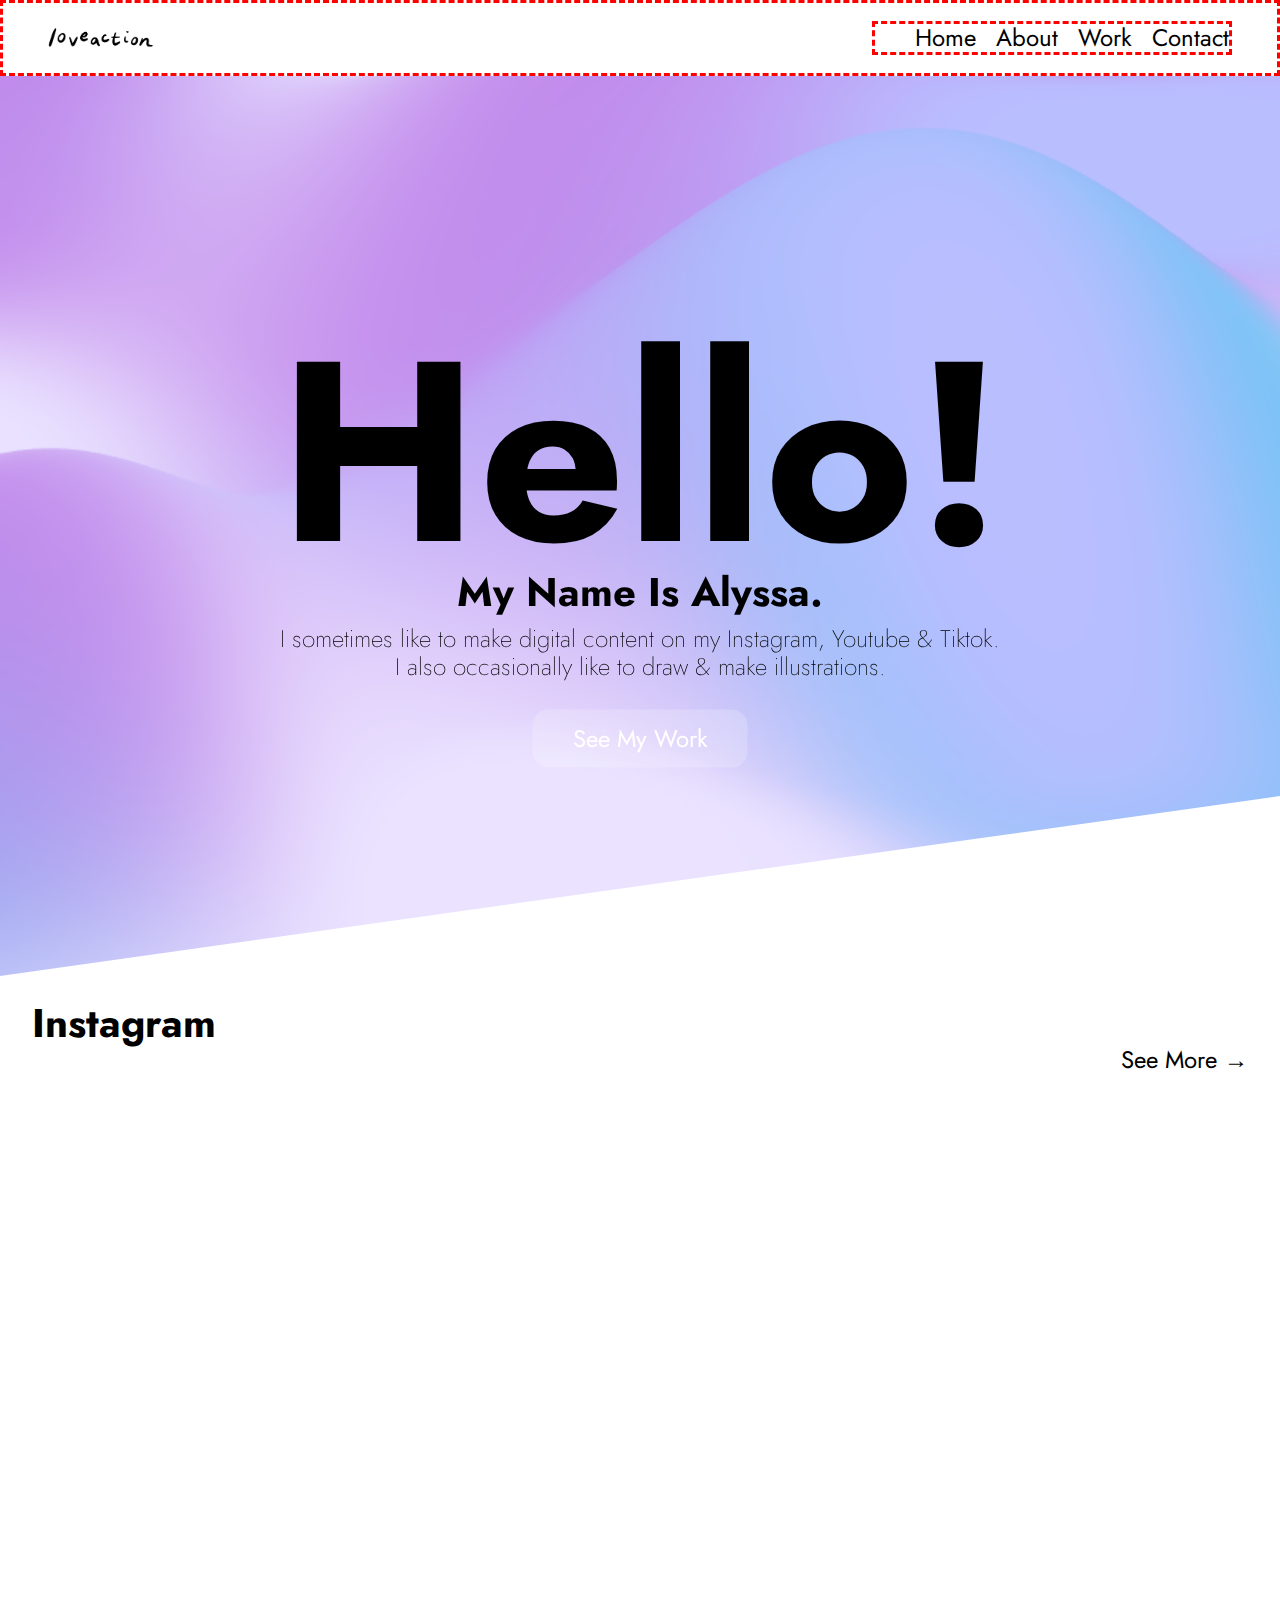
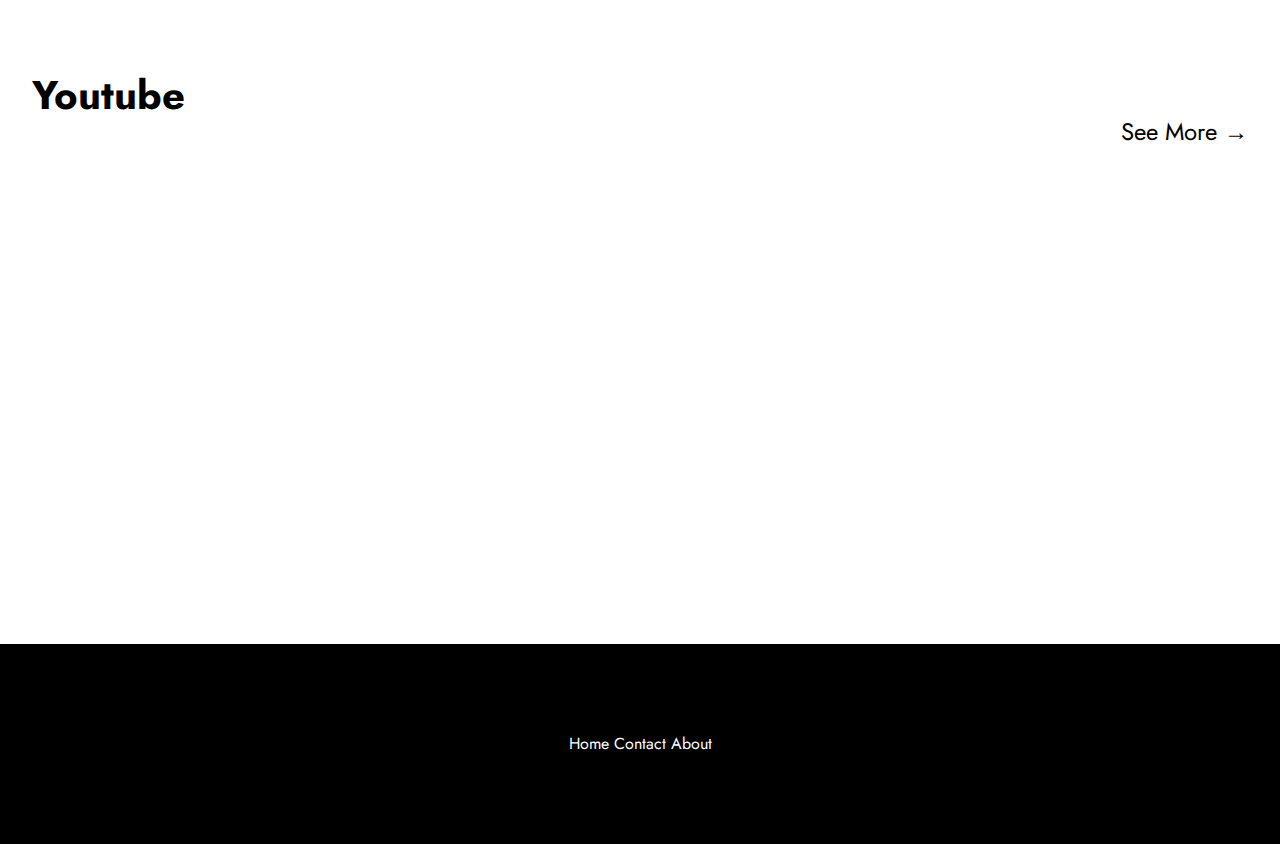
==== index.html @ b4460ad6 "hamburger menu fixed" ====
<!DOCTYPE html>
  <html lang="en">
  <head>
    <meta charset="UTF-8">
    <meta http-equiv="X-UA-Compatible" content="IE=edge">
    <meta name="viewport" content="width=device-width, initial-scale=1.0">
    <title>Alyssa's Portfolio</title>
    <link rel="stylesheet" href="./assets/css/main.css">
    <link rel="icon" type="image/png" href="./img/favicon.png">
    <script src="./assets/js/script.js" defer></script>
    <script src="./assets/js/Gradient.js" defer></script>
  </head>
  <body>
    <header>
      <nav class="navbar">
        <img src="./img/brand-logo.png" alt="Company Logo">
        
        <ul class="nav-menu">
          <li class="nav-item"><a href="./index.html">Home</a></li>
          <li class="nav-item"><a href="./about.html">About</a></li>
          <li class="nav-item"><a href="index.html#instagram-container">Work</a></li>
          <li class="nav-item"><a href="./contact.html">Contact</a></li>
        </ul>

        <div class="hamburger">
          <span class="bar"></span>
          <span class="bar"></span>
          <span class="bar"></span>
        </div>
      </nav>
    </header>
    <section class="top-background">
      <canvas id="gradient-canvas" data-transition-in></canvas>
      <div class="center-block">
        <div class="hello-wrapper">
          <h1 class="hello-text">Hello!</h1>
        </div>
        <h2 class="my-name">My name is Alyssa.</h2>
        <p class="blurb">I sometimes like to make digital content on my Instagram, Youtube & Tiktok. I also occasionally like to draw & make illustrations.</p>
        <button class="btn">
          <a href="#instagram-container">see my work</a>
        </button>
      </div>
    </section>
 
    <main class="main-homepage">
      <section id="instagram-container" class="container">
        <h2 class="social-heading">instagram</h2>
        <div class="see-more">
          <a href="https://instagram.com/loveaction/">see more</a>
        </div>
        <figure class="gallery">
          <iframe class="instagram-gallery-item" src="https://www.instagram.com/p/CiFFxcUhfDC/embed" frameborder="0"></iframe>
          <iframe class="instagram-gallery-item" src="https://www.instagram.com/p/Cfgn0wrhVBA/embed" frameborder="0"></iframe>
          <iframe class="instagram-gallery-item" src="https://www.instagram.com/p/CaOyDGeBr6f/embed" frameborder="0"></iframe>

        </figure>
      </section>

      <section class="container">
        <h2>youtube</h2>
        <div class="see-more">
          <a href="https://youtube.com/c/loveactionalyssa/">see more</a>
        </div>
        <figure class="gallery">
          <iframe class="youtube-gallery-item" src="https://www.youtube.com/embed/M_q_yh9cLZ8" title="YouTube video player" allow="accelerometer; autoplay; clipboard-write; encrypted-media; gyroscope; picture-in-picture" allowfullscreen></iframe>
          <iframe class="youtube-gallery-item" src="https://www.youtube.com/embed/dxK4R-9yRvc" title="YouTube video player" allow="accelerometer; autoplay; clipboard-write; encrypted-media; gyroscope; picture-in-picture" allowfullscreen></iframe>
        </figure>
      </section>
    </main>
    <footer> 
      <div class="container">
        <a href="./index.html">Home</a>
        <a href="./contact.html">Contact</a>
        <a href="./about.html">About</a>
      </div> 
    </footer>
  </body>
  </html>
---- assets/css/main.css ----
@import "./normalize.css";
@import "./global.css";
@import "./layout.css";
@import "./typography.css";
@import "./components.css";
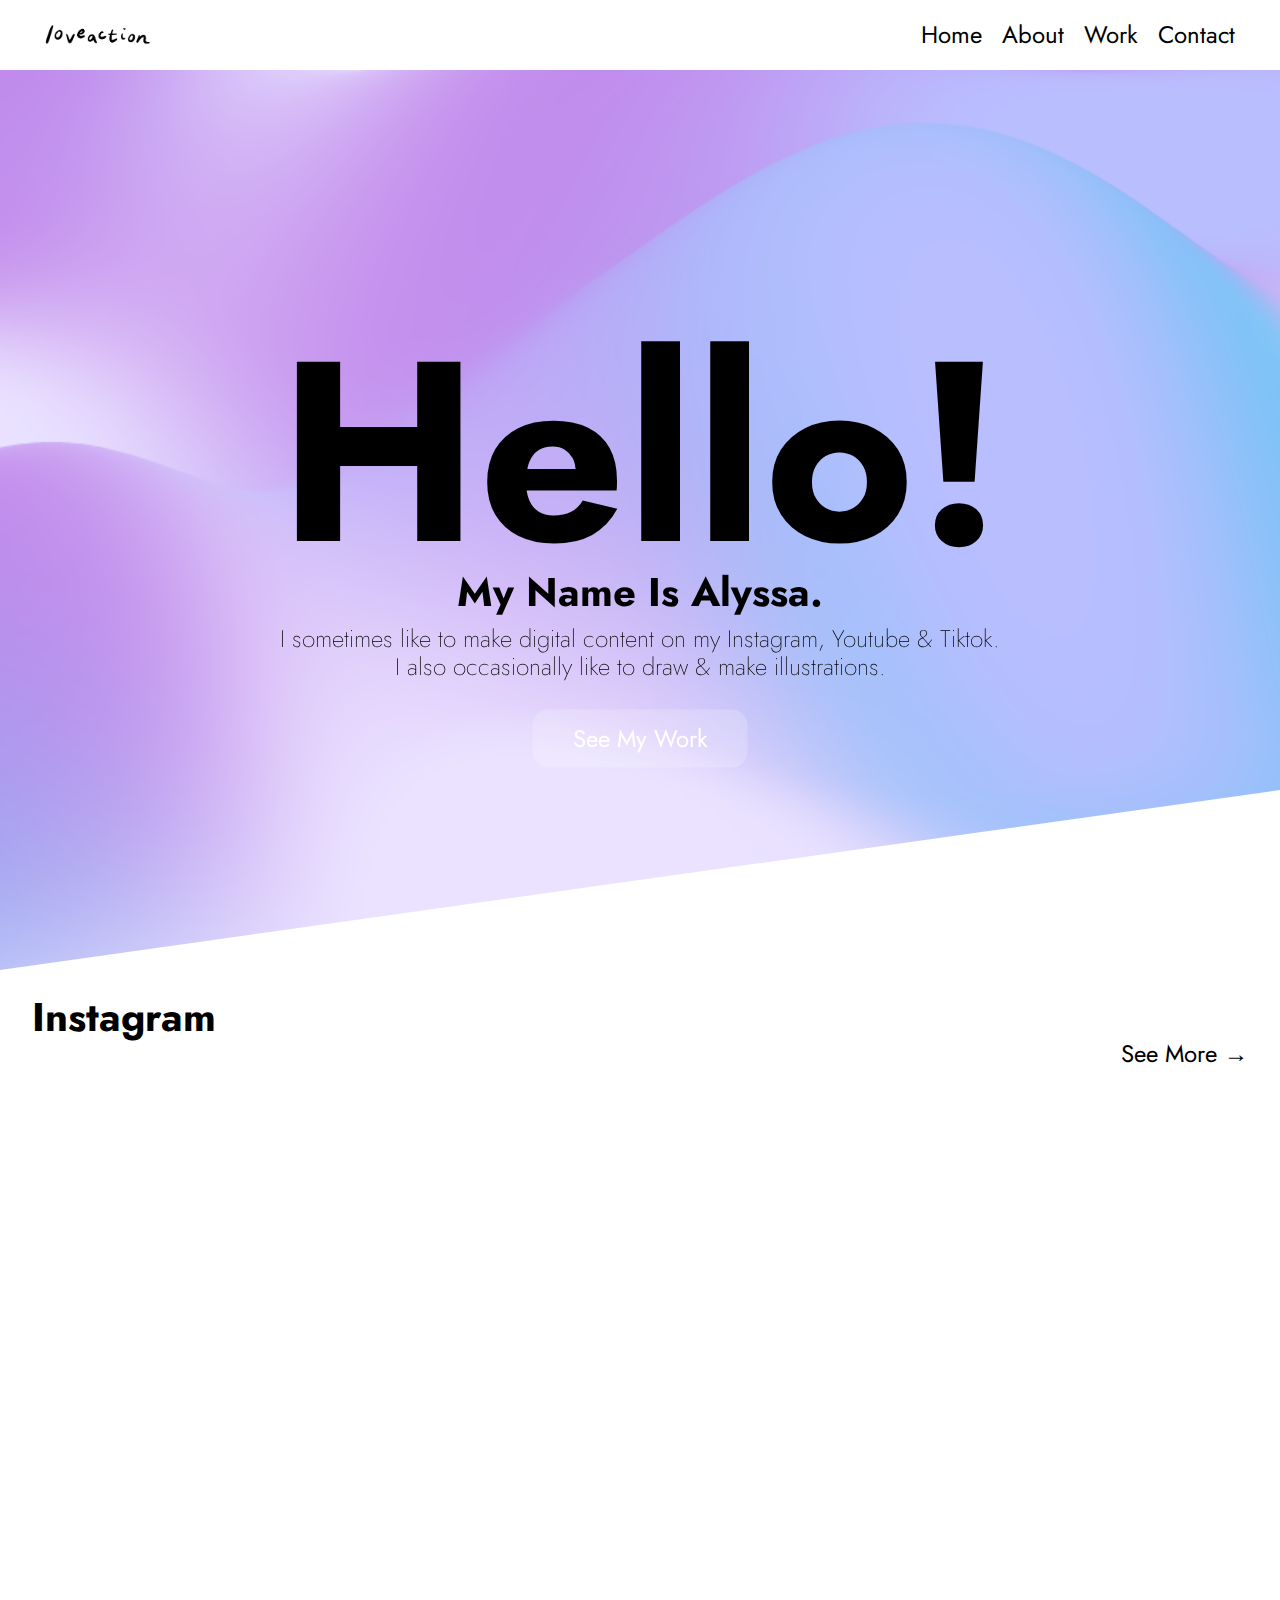
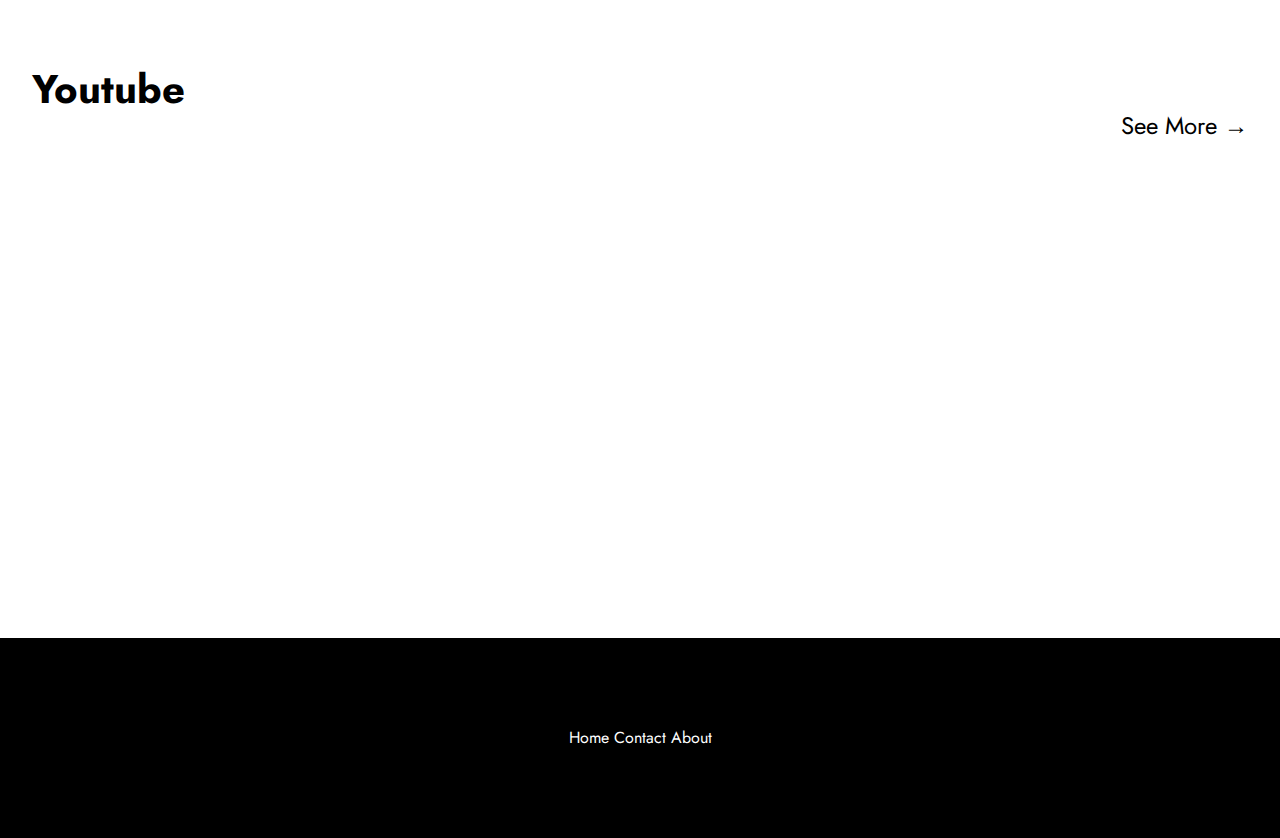
==== commit 2e222759: "contact page initial layout" ====
--- a/index.html
+++ b/index.html
@@ -51,7 +51,7 @@
         </div>
         <figure class="gallery">
           <iframe class="instagram-gallery-item" src="https://www.instagram.com/p/CiFFxcUhfDC/embed" frameborder="0"></iframe>
-          <iframe class="instagram-gallery-item" src="https://www.instagram.com/p/Cfgn0wrhVBA/embed" frameborder="0"></iframe>
+          <iframe class="instagram-gallery-item" src="https://www.instagram.com/p/CiSOtYuhlVb/embed" frameborder="0"></iframe>
           <iframe class="instagram-gallery-item" src="https://www.instagram.com/p/CaOyDGeBr6f/embed" frameborder="0"></iframe>
 
         </figure>
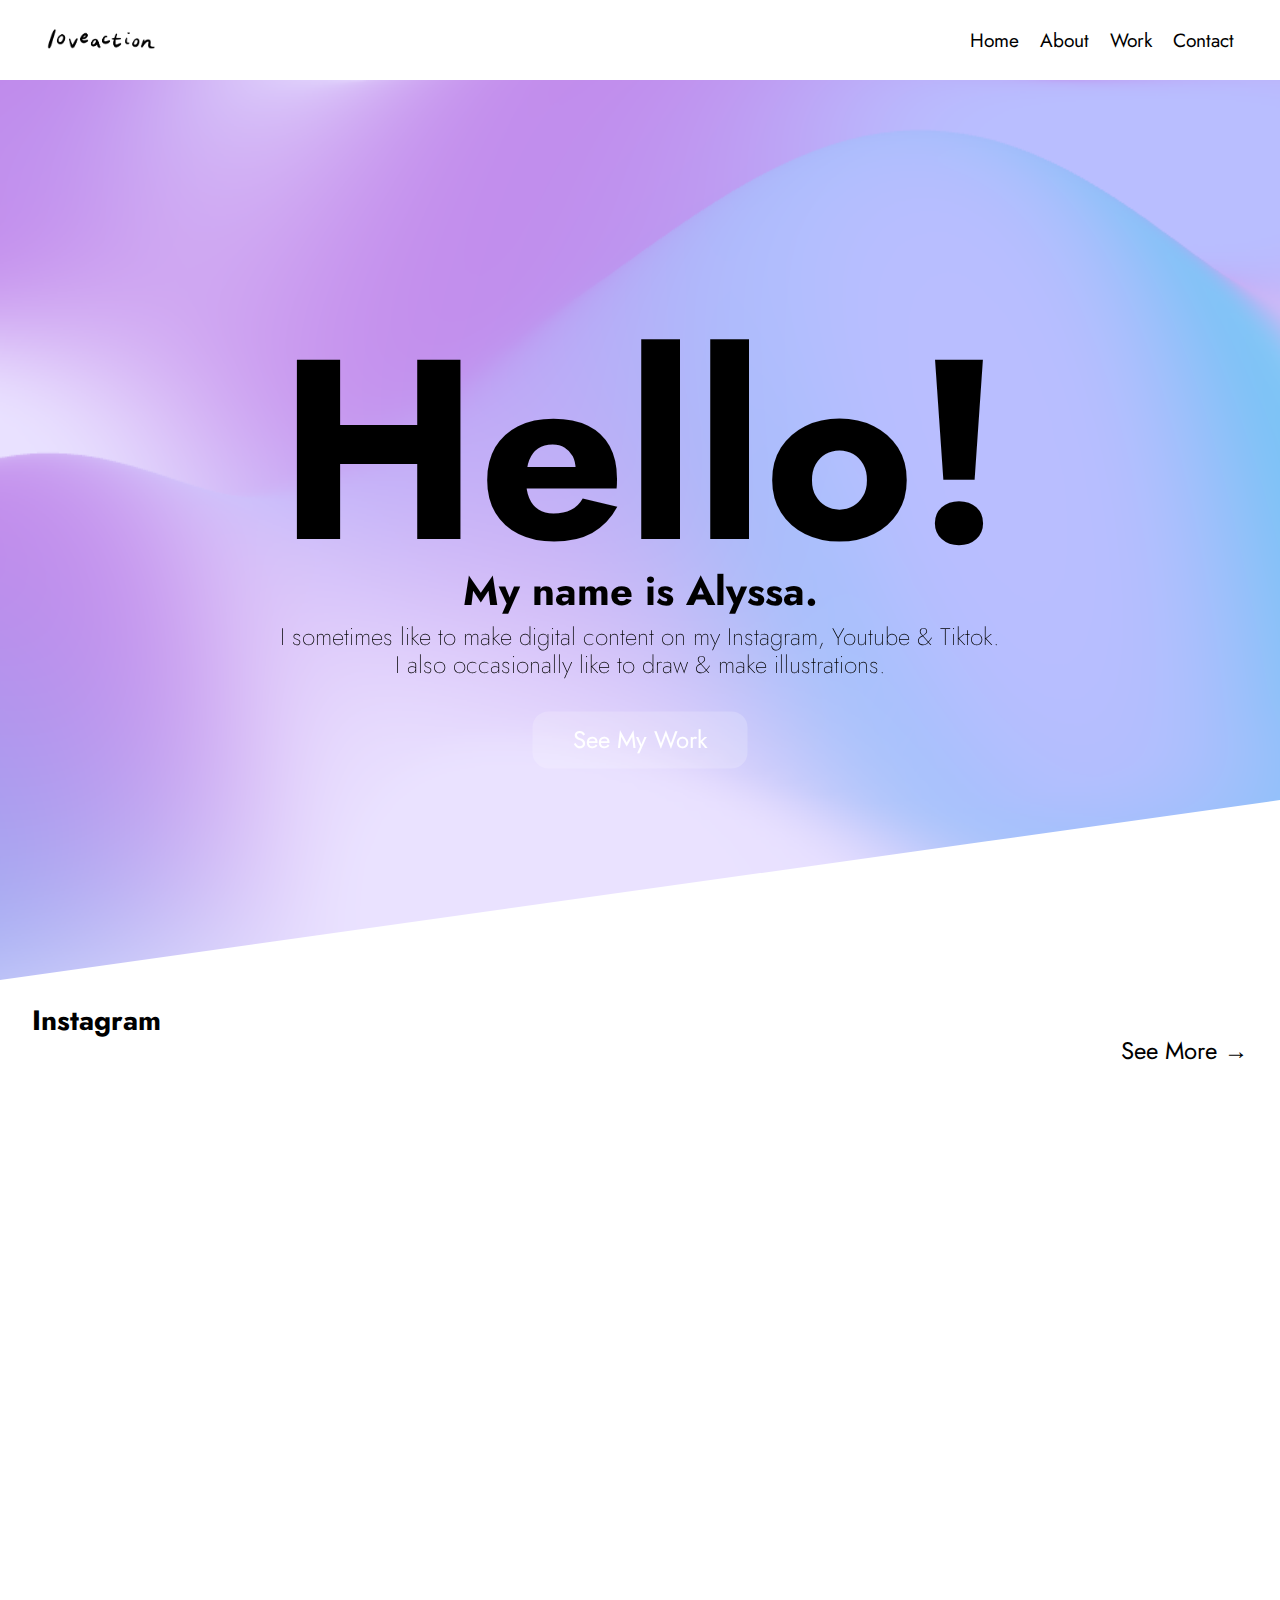
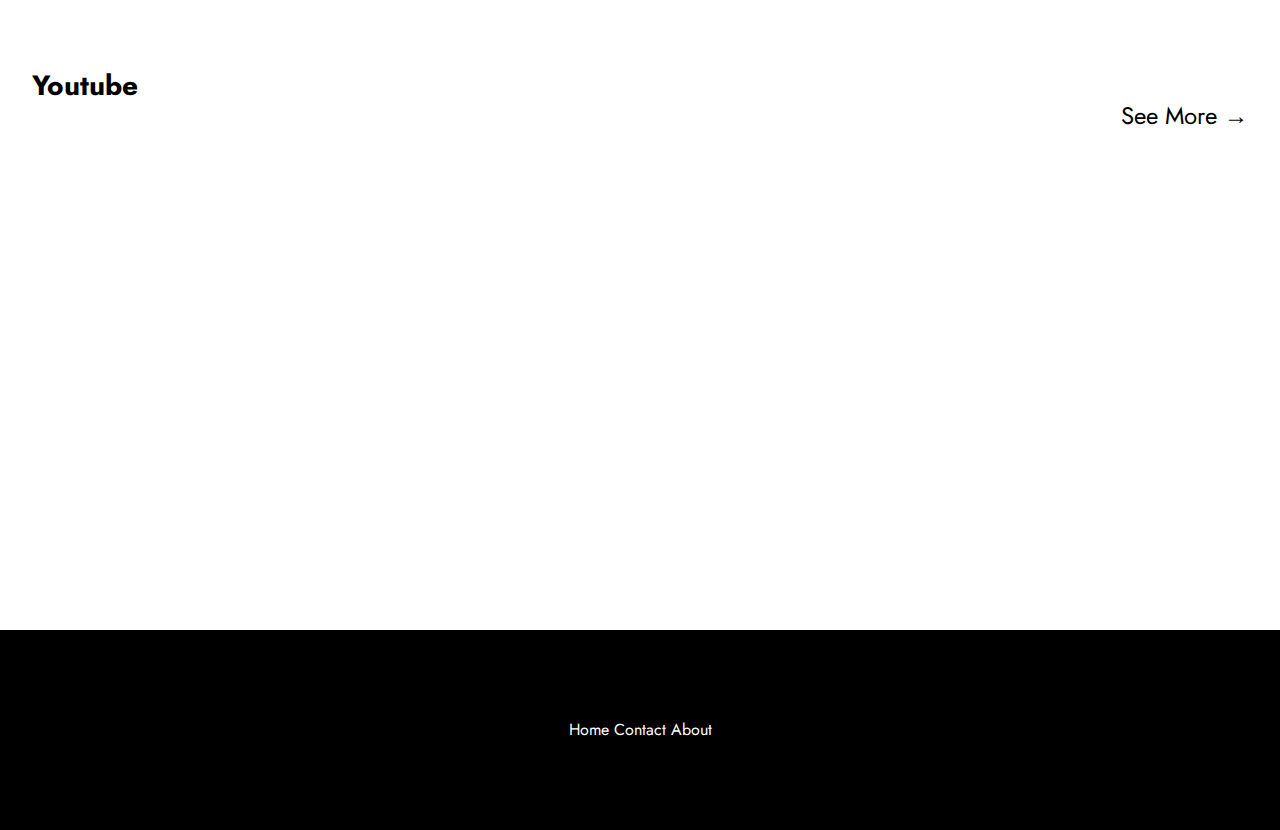
==== commit bd9b43c4: "about page edited" ====
--- a/index.html
+++ b/index.html
@@ -58,7 +58,7 @@
       </section>
 
       <section class="container">
-        <h2>youtube</h2>
+        <h2 class="social-heading">youtube</h2>
         <div class="see-more">
           <a href="https://youtube.com/c/loveactionalyssa/">see more</a>
         </div>
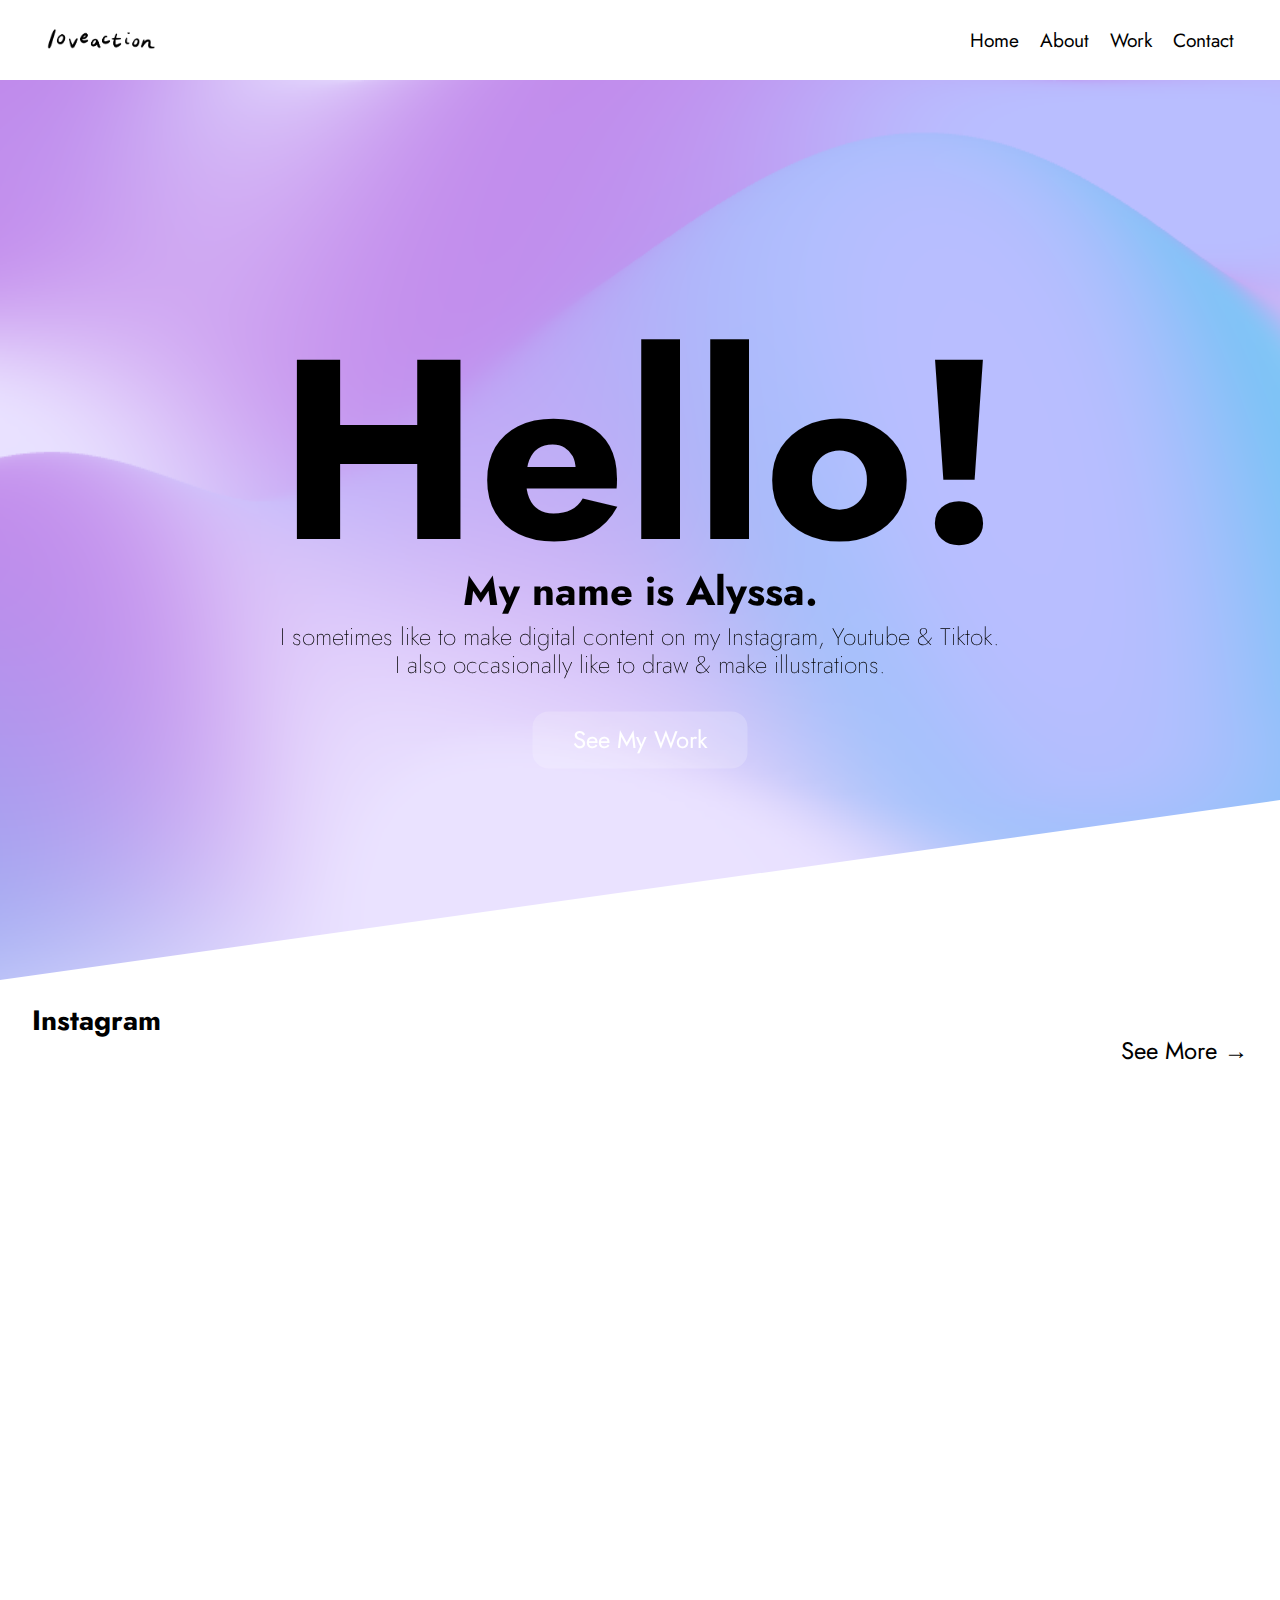
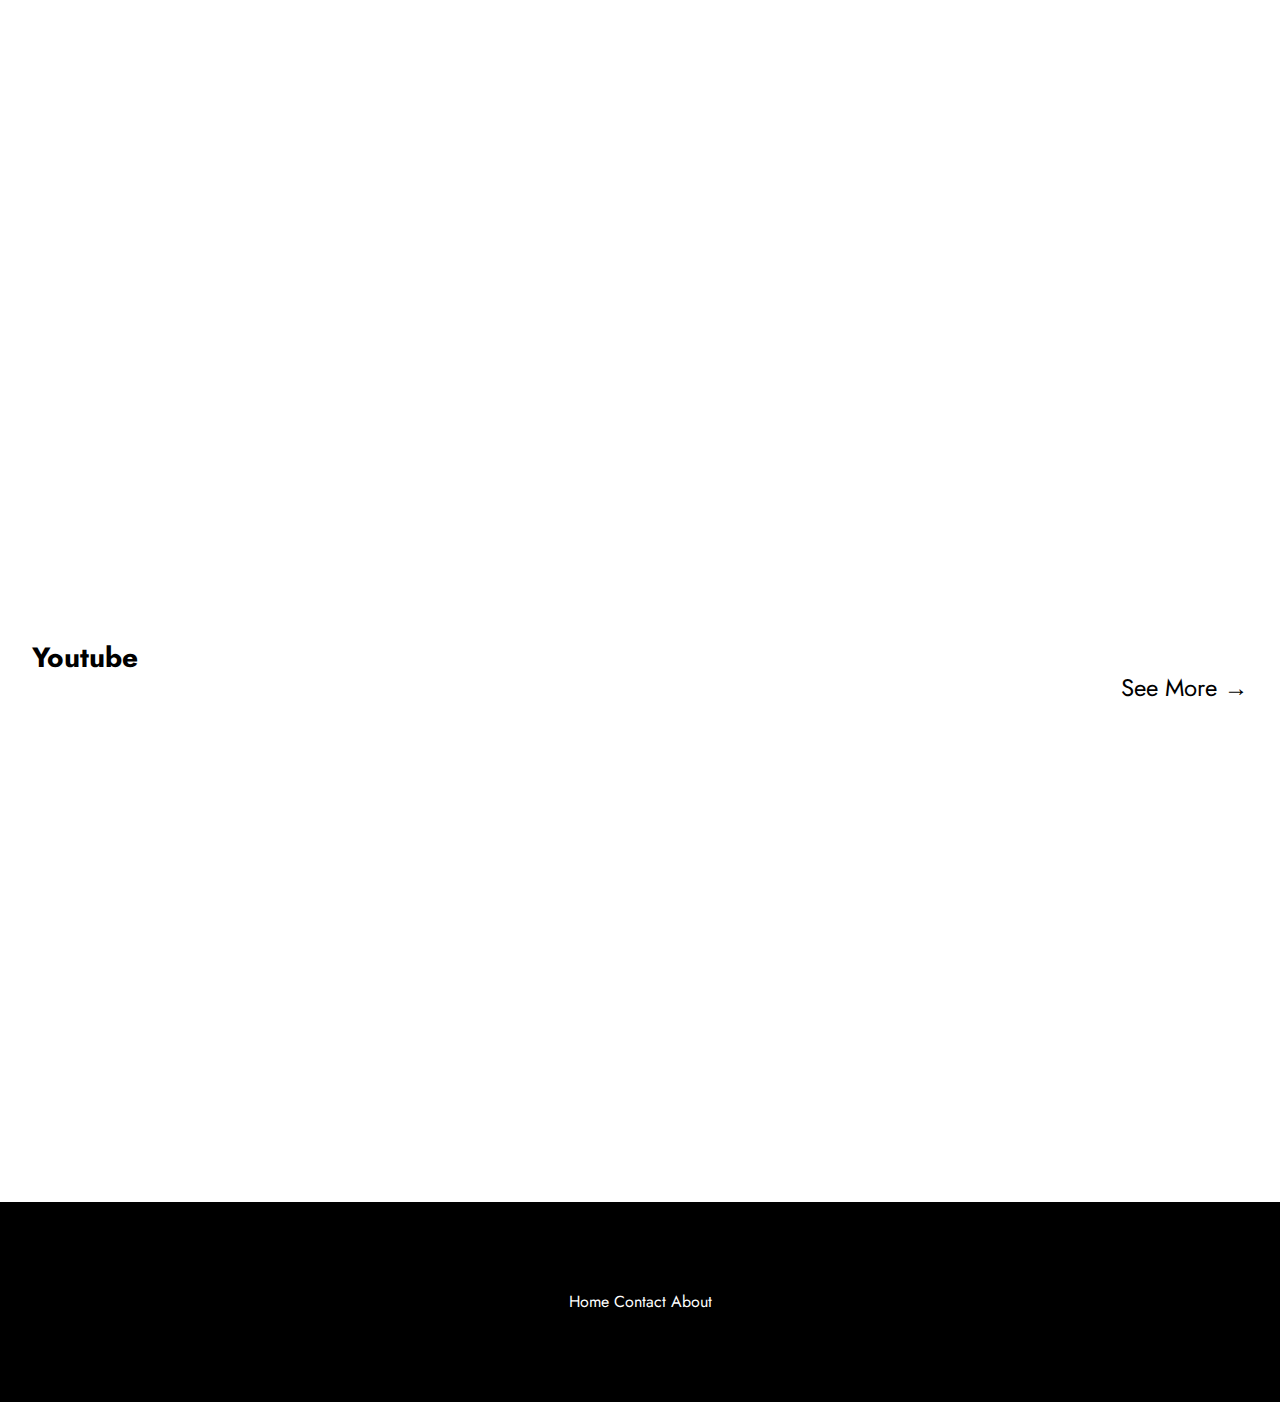
==== commit 073f210f: "homepage ig gallery fixed" ====
--- a/index.html
+++ b/index.html
@@ -43,7 +43,7 @@
       </div>
     </section>
  
-    <main class="main-homepage">
+    <main>
       <section id="instagram-container" class="container">
         <h2 class="social-heading">instagram</h2>
         <div class="see-more">
@@ -51,8 +51,11 @@
         </div>
         <figure class="gallery">
           <iframe class="instagram-gallery-item" src="https://www.instagram.com/p/CiFFxcUhfDC/embed" frameborder="0"></iframe>
+          <iframe class="instagram-gallery-item" src="https://www.instagram.com/p/CirlX_ih2Zj/embed" frameborder="0"></iframe>
+          <iframe class="instagram-gallery-item" src="https://www.instagram.com/p/CiZpgCqh8_z/embed" frameborder="0"></iframe>
+          <iframe class="instagram-gallery-item" src="https://www.instagram.com/p/CaOyDGeBr6f/embed" frameborder="0"></iframe>
+          <iframe class="instagram-gallery-item" src="https://www.instagram.com/p/ChHsbGcBdpx/embed" frameborder="0"></iframe>
           <iframe class="instagram-gallery-item" src="https://www.instagram.com/p/CiSOtYuhlVb/embed" frameborder="0"></iframe>
-          <iframe class="instagram-gallery-item" src="https://www.instagram.com/p/CaOyDGeBr6f/embed" frameborder="0"></iframe>
 
         </figure>
       </section>
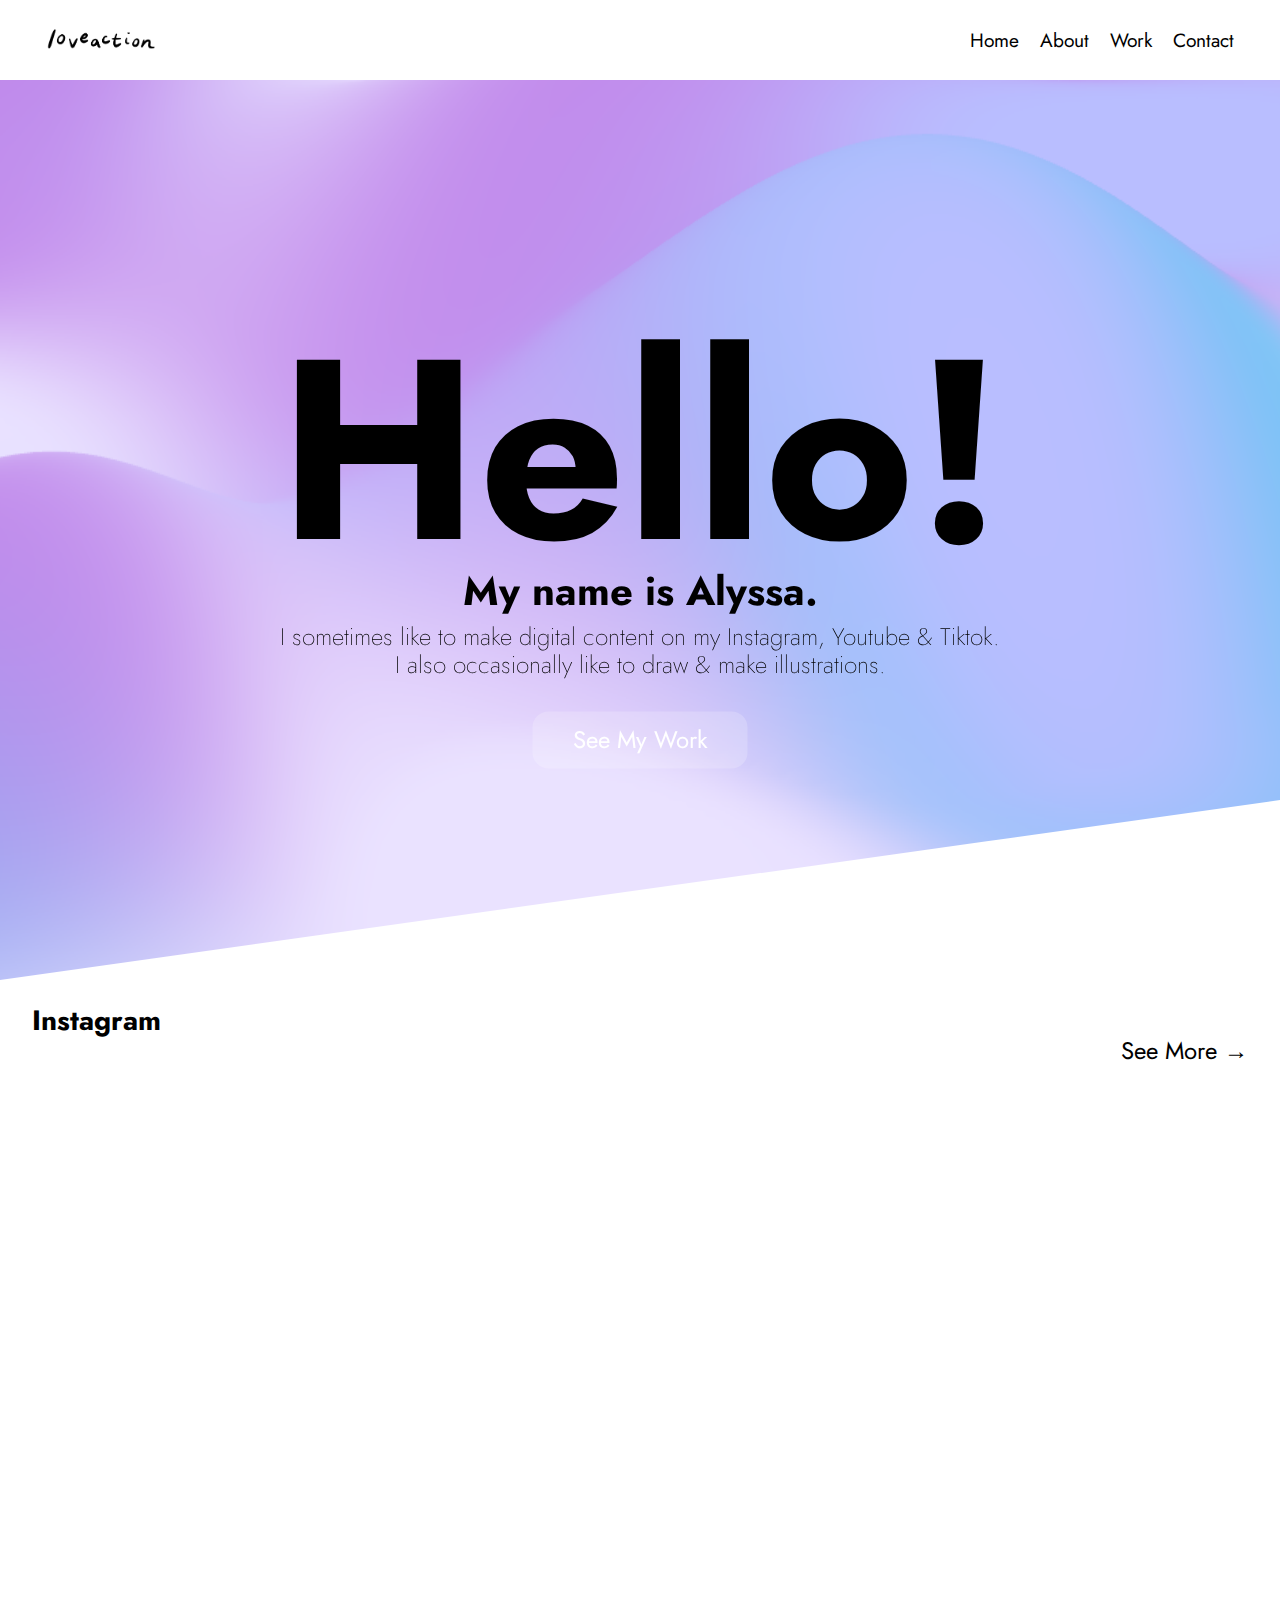
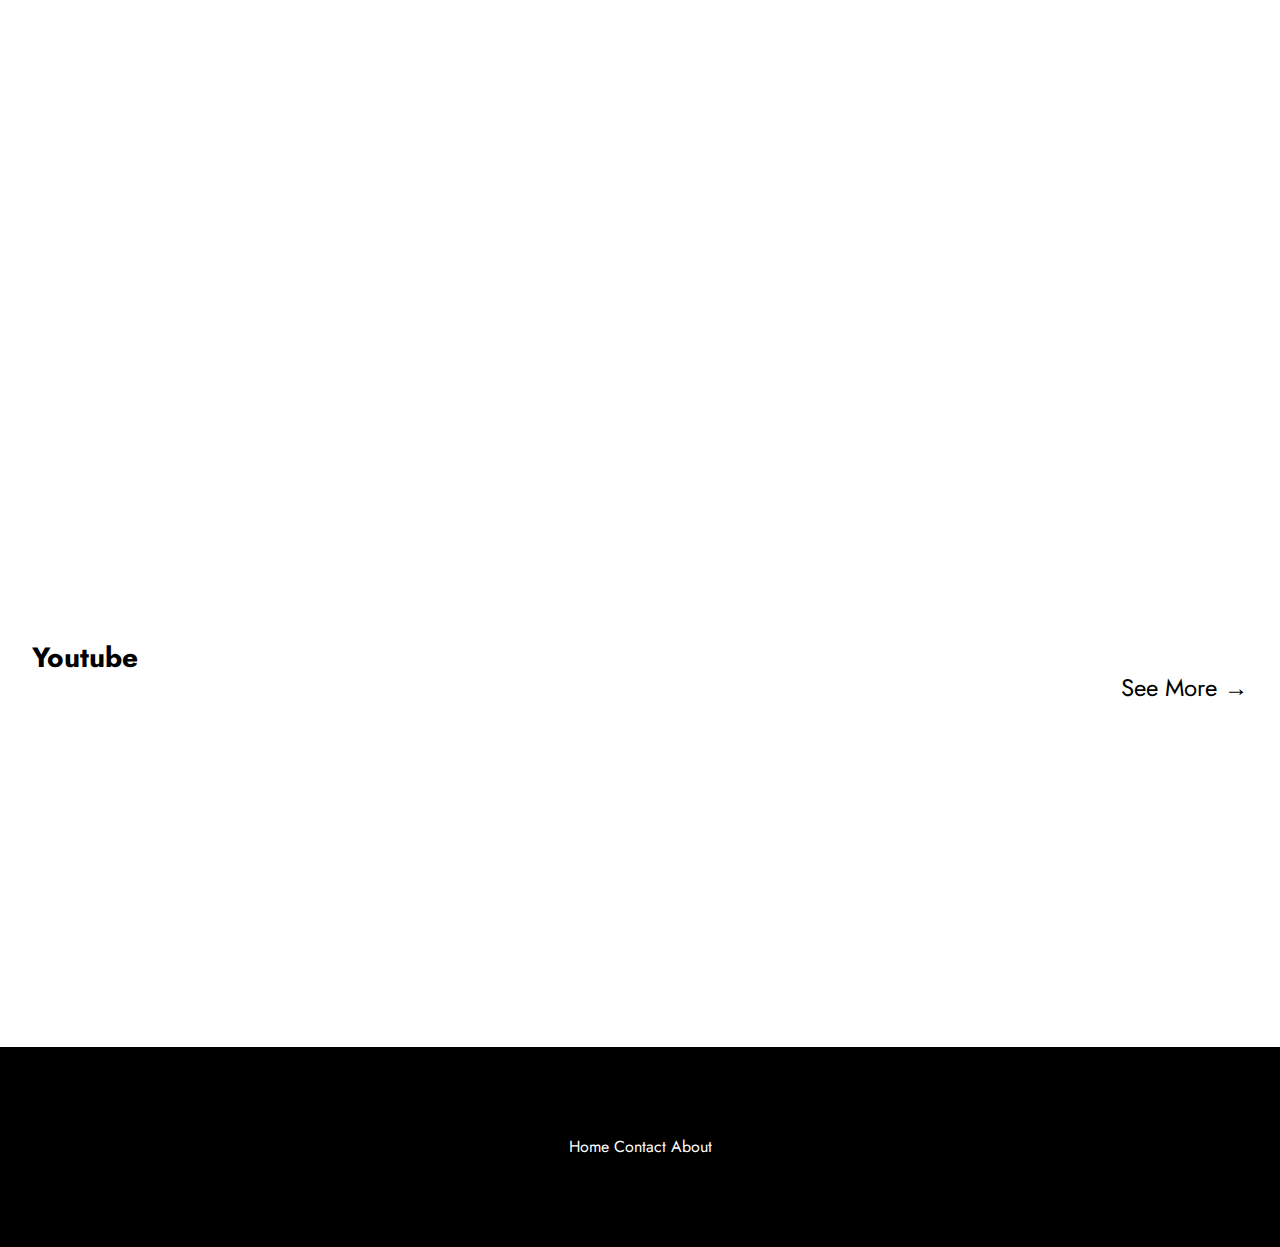
==== commit bda3f481: "about page more info added" ====
--- a/index.html
+++ b/index.html
@@ -46,7 +46,7 @@
     <main>
       <section id="instagram-container" class="container">
         <h2 class="social-heading">instagram</h2>
-        <div class="see-more">
+        <div class="social-link">
           <a href="https://instagram.com/loveaction/">see more</a>
         </div>
         <figure class="gallery">
@@ -60,9 +60,9 @@
         </figure>
       </section>
 
-      <section class="container">
+      <section id="youtube-container" class="container">
         <h2 class="social-heading">youtube</h2>
-        <div class="see-more">
+        <div class="social-link">
           <a href="https://youtube.com/c/loveactionalyssa/">see more</a>
         </div>
         <figure class="gallery">
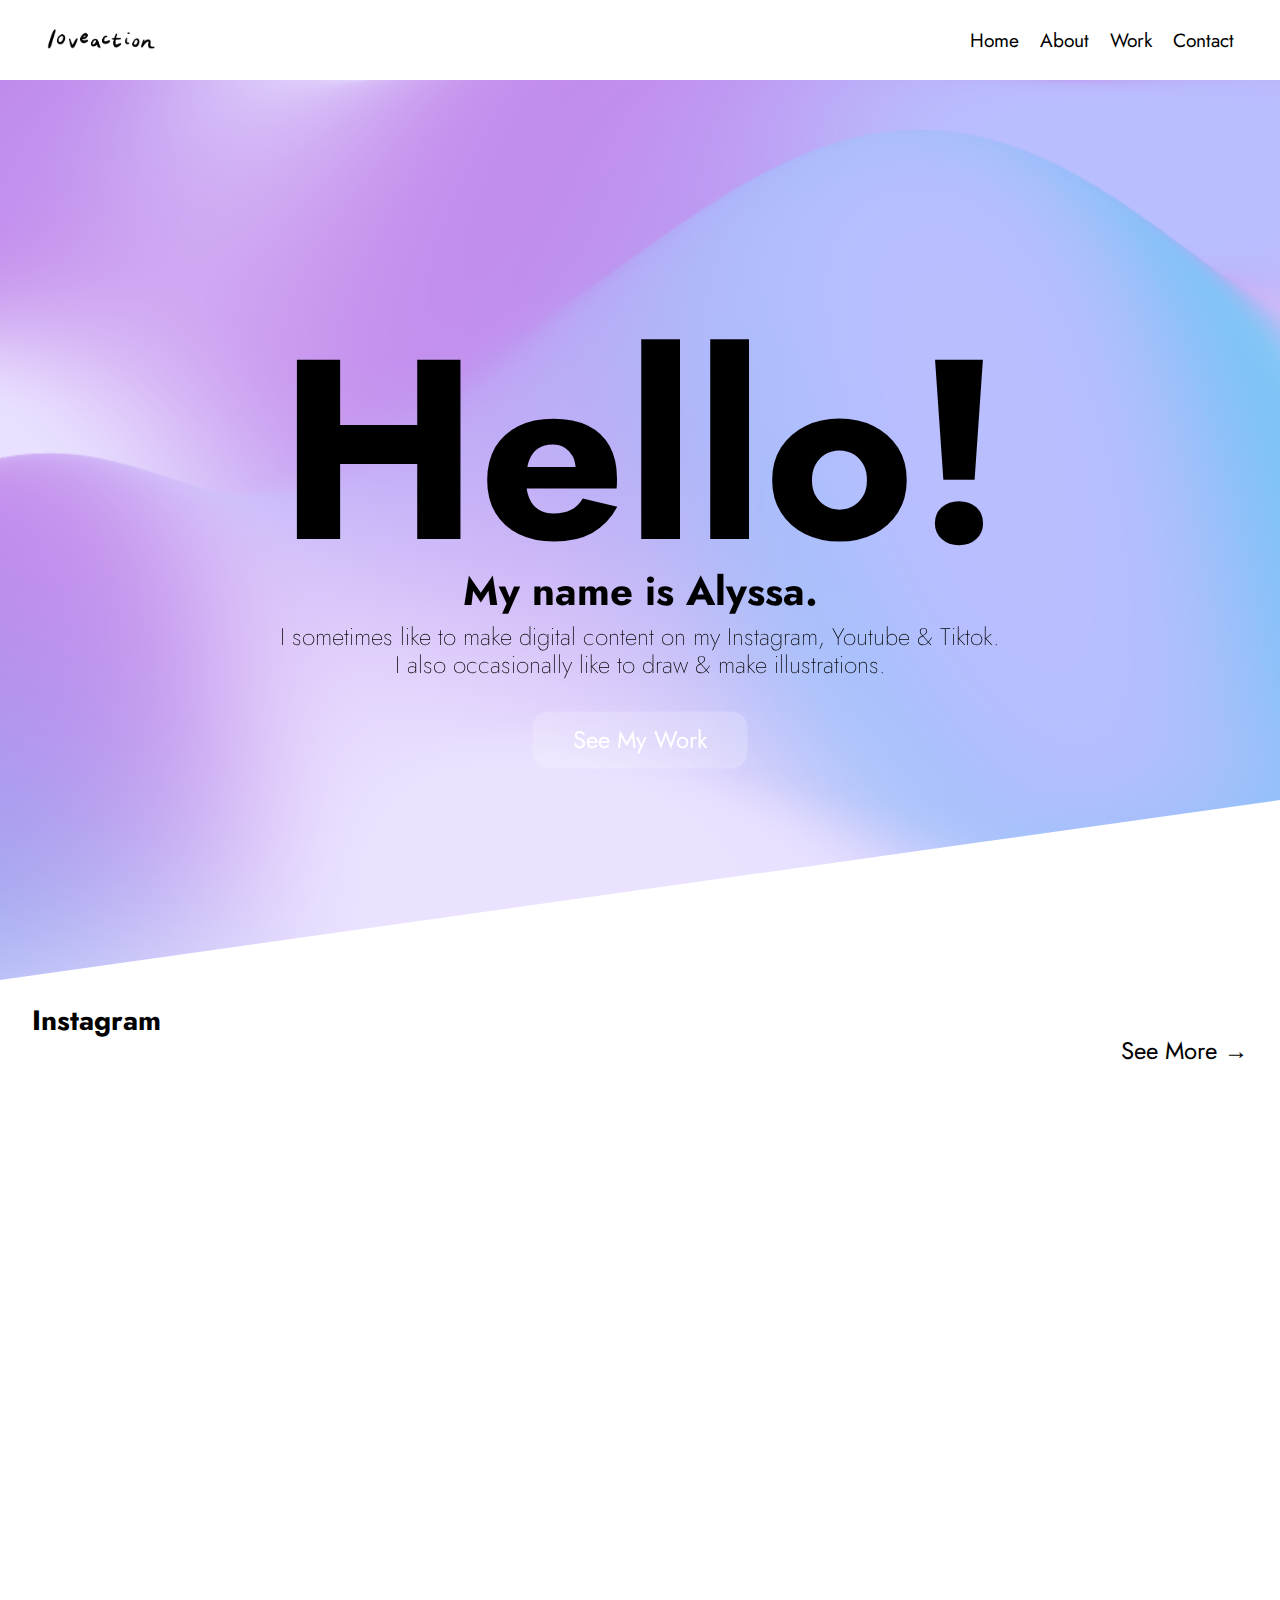
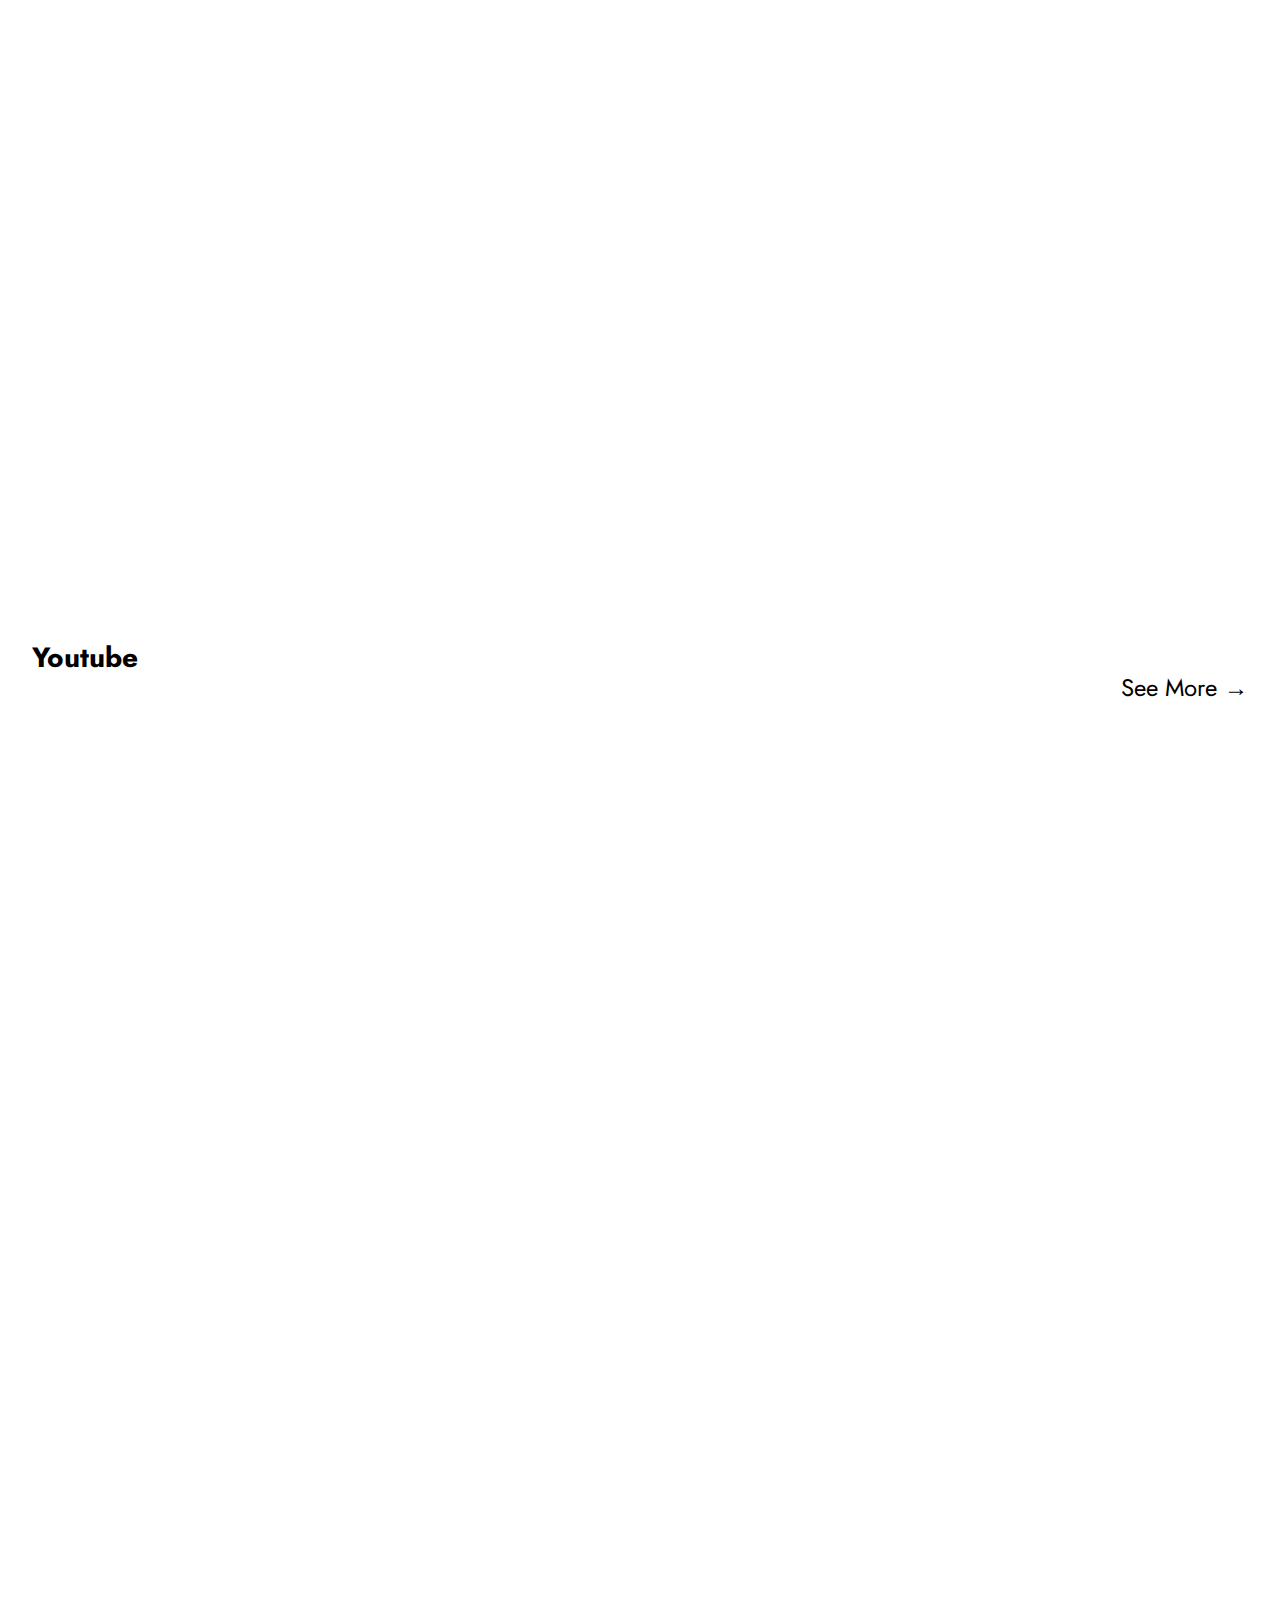
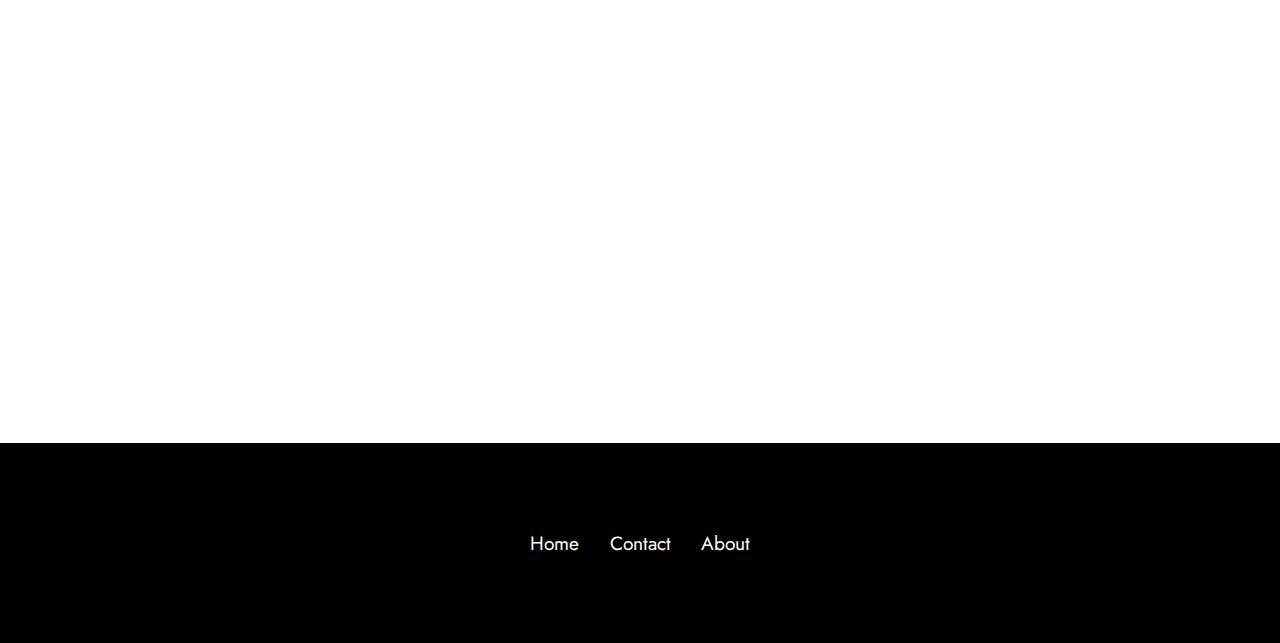
==== commit 1ed5a9be: "footer flex" ====
--- a/index.html
+++ b/index.html
@@ -4,6 +4,9 @@
     <meta charset="UTF-8">
     <meta http-equiv="X-UA-Compatible" content="IE=edge">
     <meta name="viewport" content="width=device-width, initial-scale=1.0">
+    <meta name="keywords" content="website, blog, portfolio, loveactionalyssa, loveaction">
+    <meta name="description" content="This is a mock portfolio for loveactionalyssa">
+    <meta name="author" content="Loveaction Alyssa">
     <title>Alyssa's Portfolio</title>
     <link rel="stylesheet" href="./assets/css/main.css">
     <link rel="icon" type="image/png" href="./img/favicon.png">
@@ -32,12 +35,12 @@
     <section class="top-background">
       <canvas id="gradient-canvas" data-transition-in></canvas>
       <div class="center-block">
-        <div class="hello-wrapper">
-          <h1 class="hello-text">Hello!</h1>
+        <div class="center-wrapper">
+          <h1 class="center-text">Hello!</h1>
         </div>
-        <h2 class="my-name">My name is Alyssa.</h2>
-        <p class="blurb">I sometimes like to make digital content on my Instagram, Youtube & Tiktok. I also occasionally like to draw & make illustrations.</p>
-        <button class="btn">
+        <h2 class="center-my-name">My name is Alyssa.</h2>
+        <p class="center-blurb">I sometimes like to make digital content on my Instagram, Youtube & Tiktok. I also occasionally like to draw & make illustrations.</p>
+        <button class="center-btn">
           <a href="#instagram-container">see my work</a>
         </button>
       </div>
@@ -66,16 +69,22 @@
           <a href="https://youtube.com/c/loveactionalyssa/">see more</a>
         </div>
         <figure class="gallery">
-          <iframe class="youtube-gallery-item" src="https://www.youtube.com/embed/M_q_yh9cLZ8" title="YouTube video player" allow="accelerometer; autoplay; clipboard-write; encrypted-media; gyroscope; picture-in-picture" allowfullscreen></iframe>
-          <iframe class="youtube-gallery-item" src="https://www.youtube.com/embed/dxK4R-9yRvc" title="YouTube video player" allow="accelerometer; autoplay; clipboard-write; encrypted-media; gyroscope; picture-in-picture" allowfullscreen></iframe>
+          <div class="iframe-wrapper">
+            <iframe class="youtube-gallery-item" src="https://www.youtube.com/embed/M_q_yh9cLZ8" title="YouTube video player" allow="accelerometer; autoplay; clipboard-write; encrypted-media; gyroscope; picture-in-picture" allowfullscreen></iframe>
+          </div>
+          <div class="iframe-wrapper">
+            <iframe class="youtube-gallery-item" src="https://www.youtube.com/embed/dxK4R-9yRvc" title="YouTube video player" allow="accelerometer; autoplay; clipboard-write; encrypted-media; gyroscope; picture-in-picture" allowfullscreen></iframe>
+          </div>
         </figure>
       </section>
     </main>
     <footer> 
-      <div class="container">
-        <a href="./index.html">Home</a>
-        <a href="./contact.html">Contact</a>
-        <a href="./about.html">About</a>
+      <div class="footer-bar">
+        <ul class="footer-menu">
+          <li class="footer-item"><a href="./index.html">Home</a></li>
+          <li class="footer-item"><a href="./contact.html">Contact</a></li>
+          <li class="footer-item"><a href="./about.html">About</a></li>
+        </ul>
       </div> 
     </footer>
   </body>
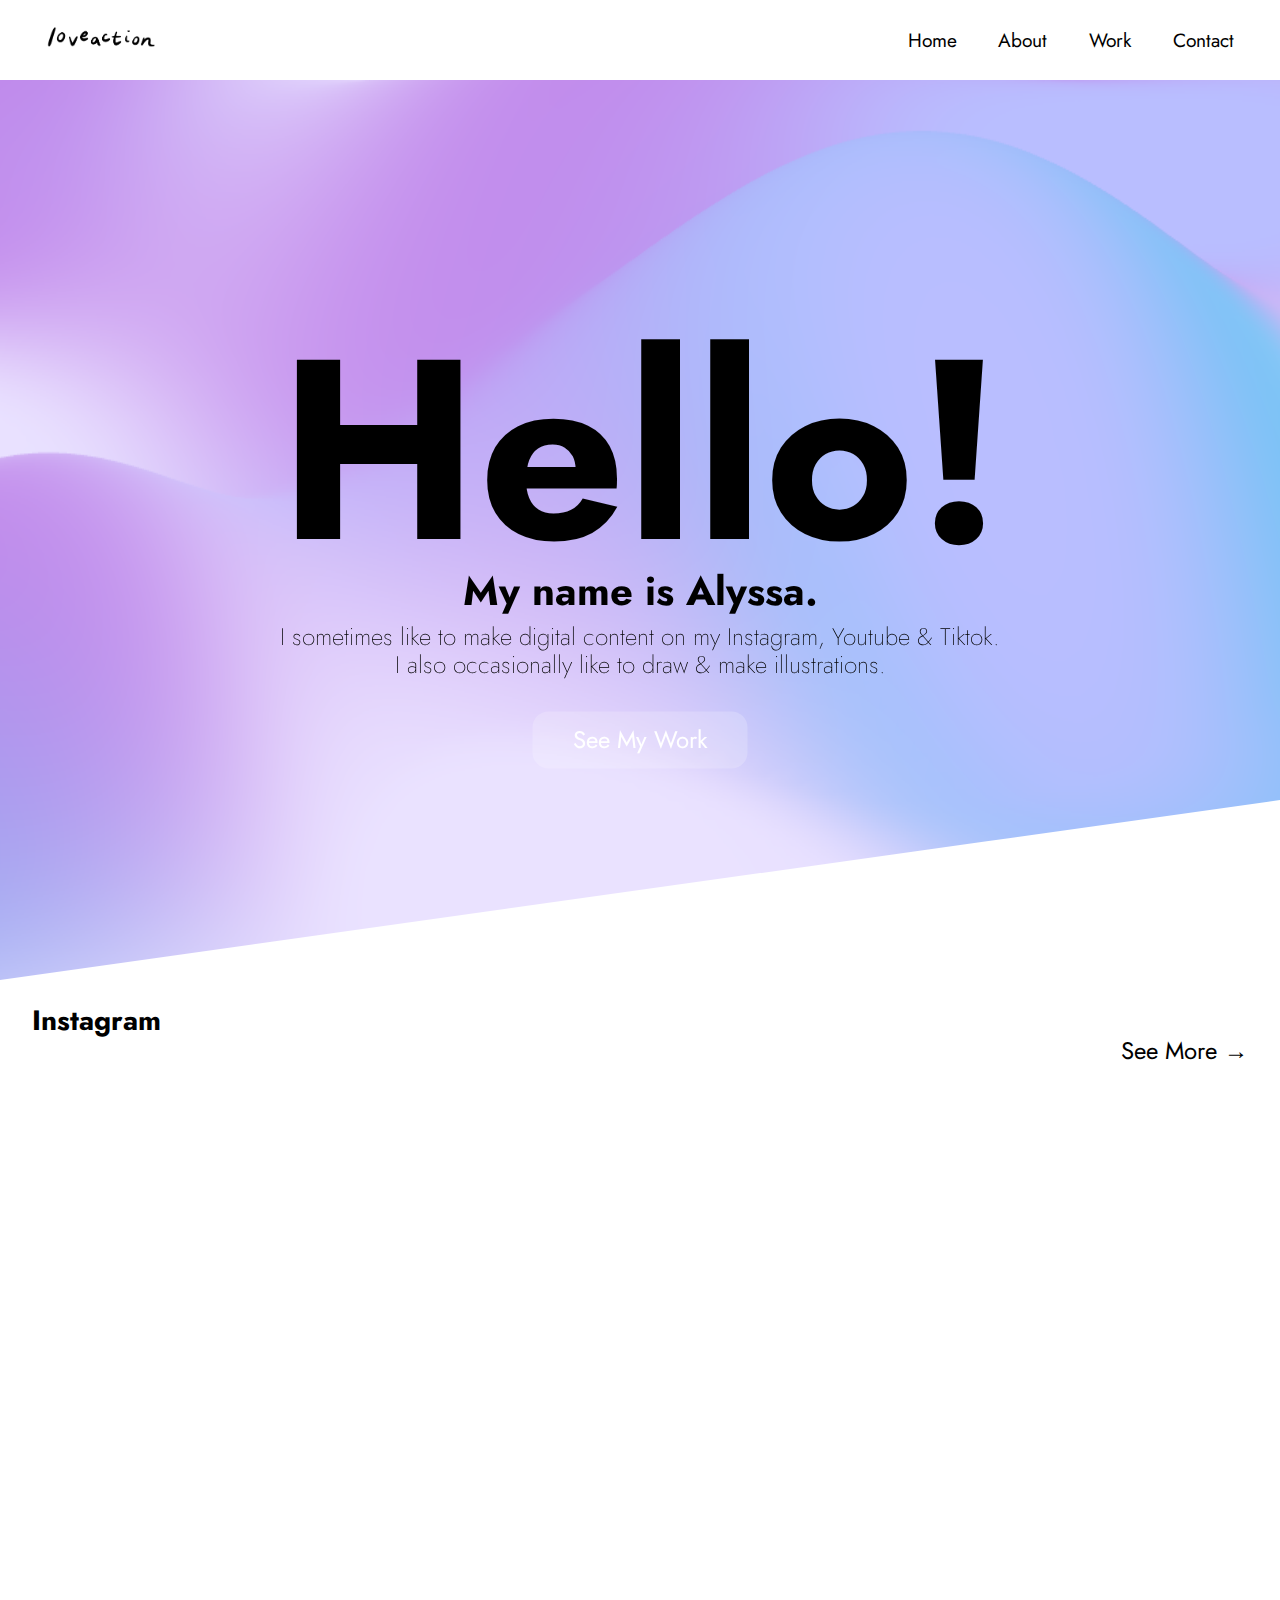
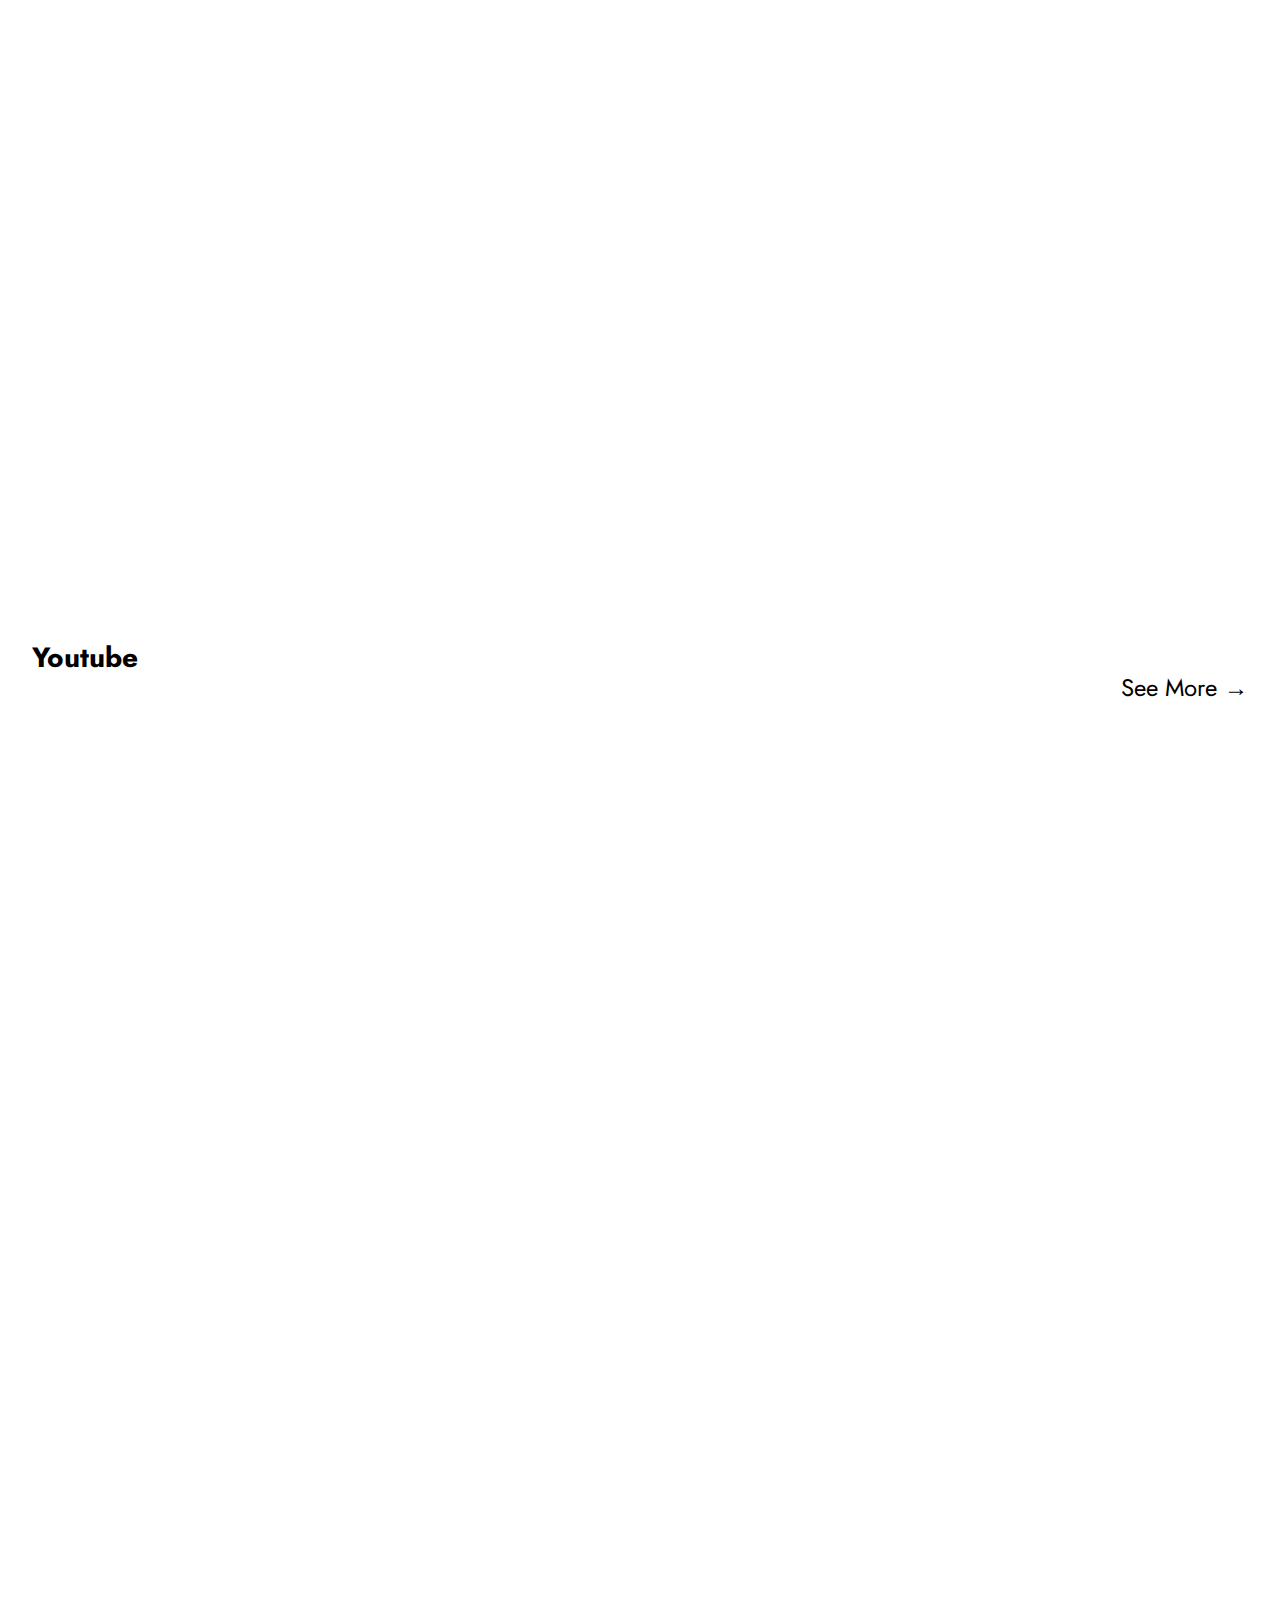
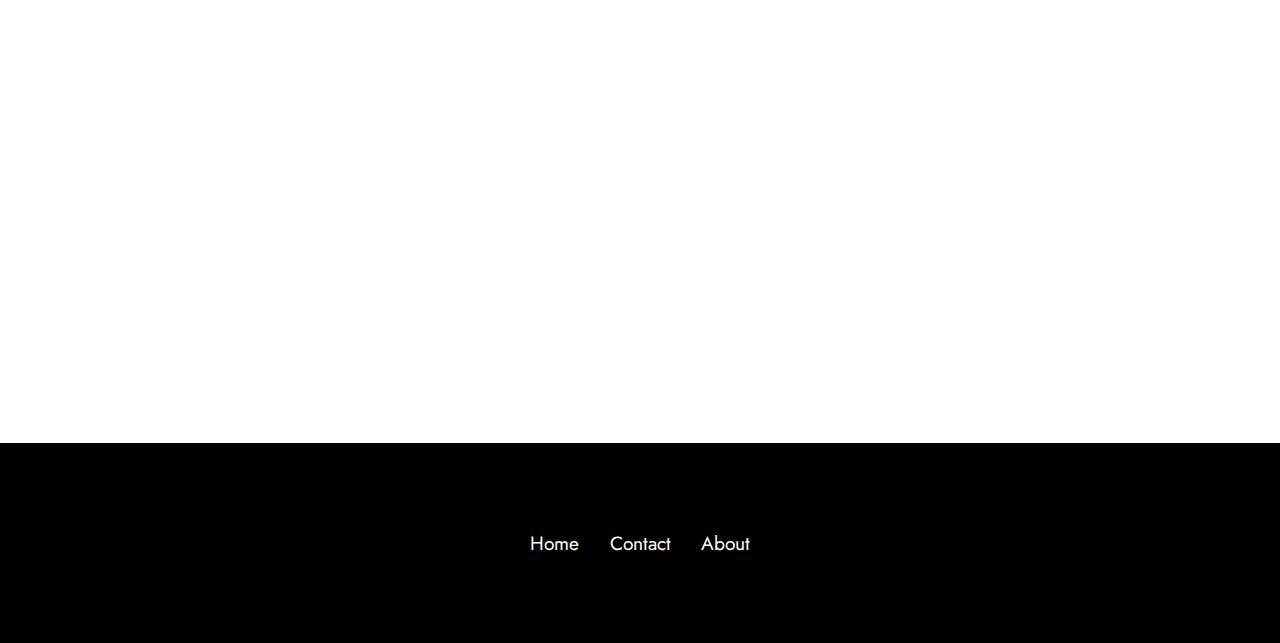
==== commit 5e407612: "final tentative 2" ====
--- a/index.html
+++ b/index.html
@@ -16,7 +16,7 @@
   <body>
     <header>
       <nav class="navbar">
-        <img src="./img/brand-logo.png" alt="Company Logo">
+        <a href="./index.html"><img src="./img/brand-logo.png" alt="Company Logo"></a>
         
         <ul class="nav-menu">
           <li class="nav-item"><a href="./index.html">Home</a></li>
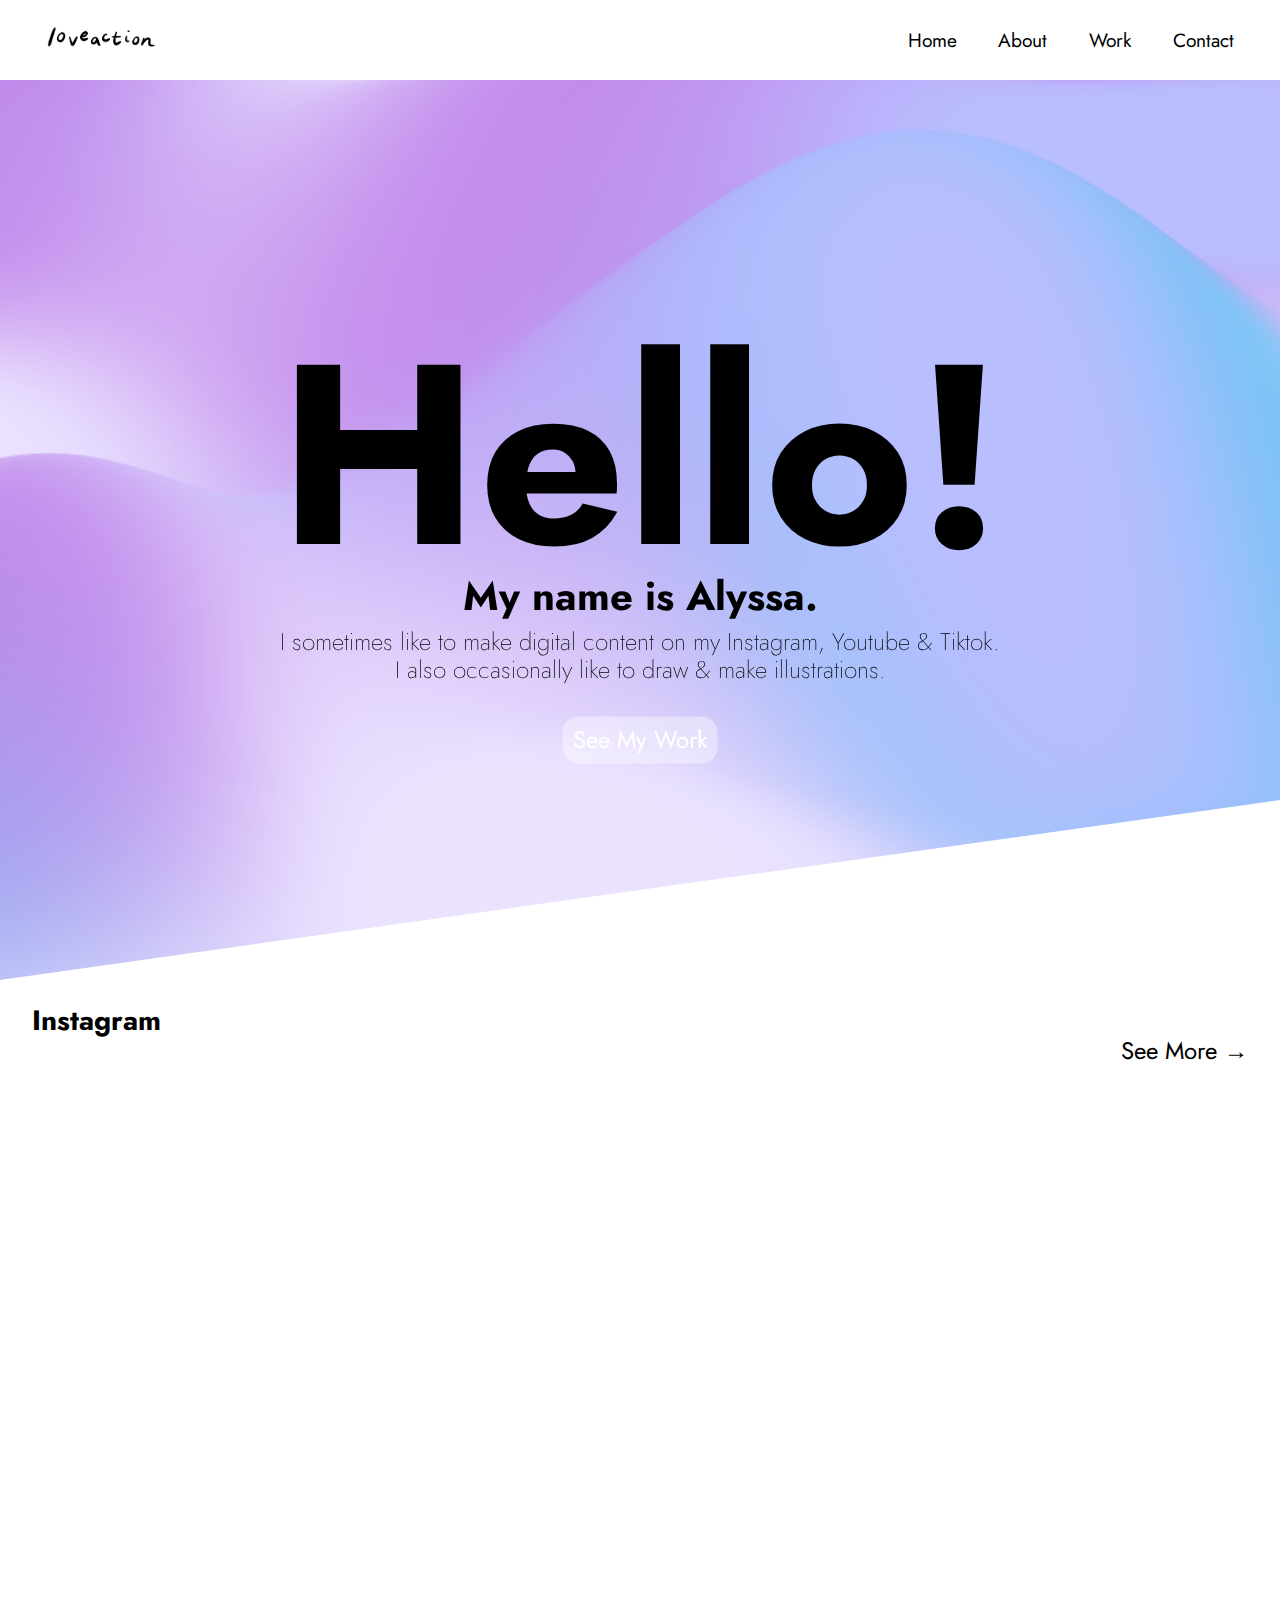
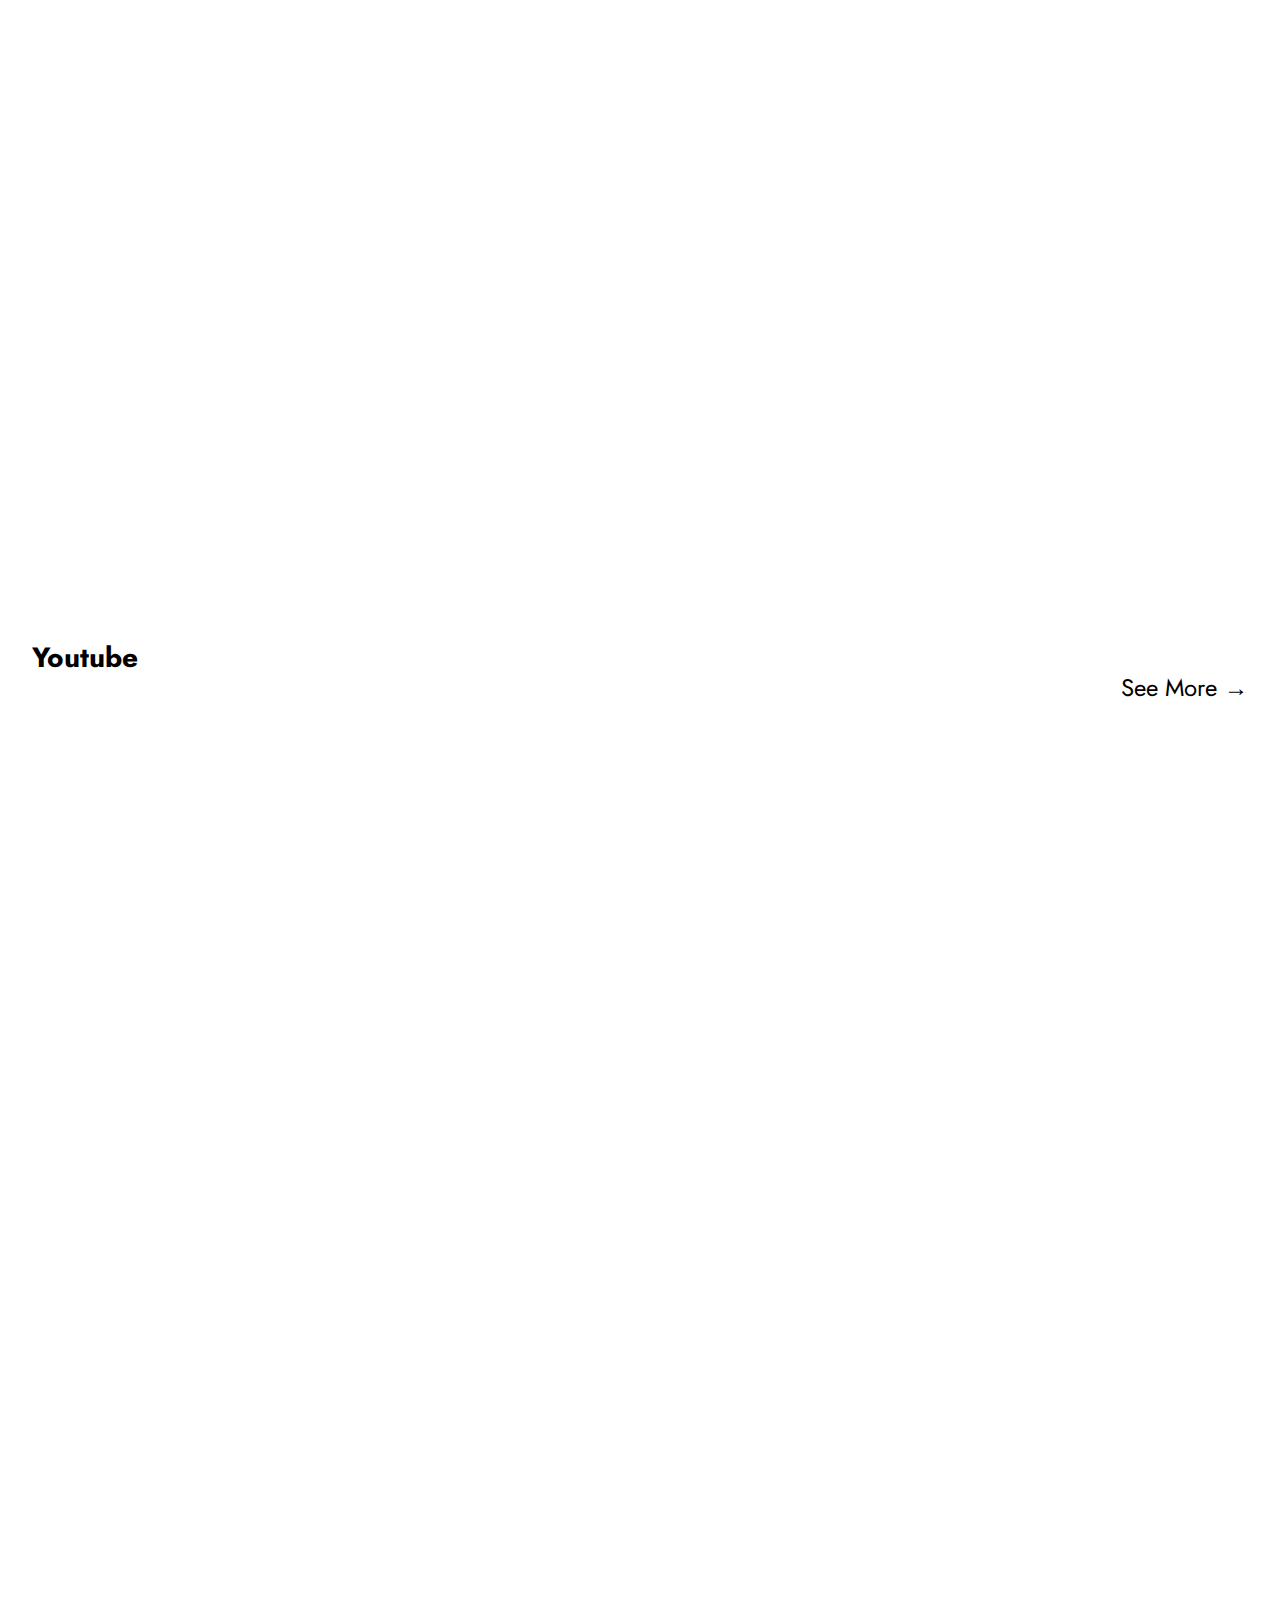
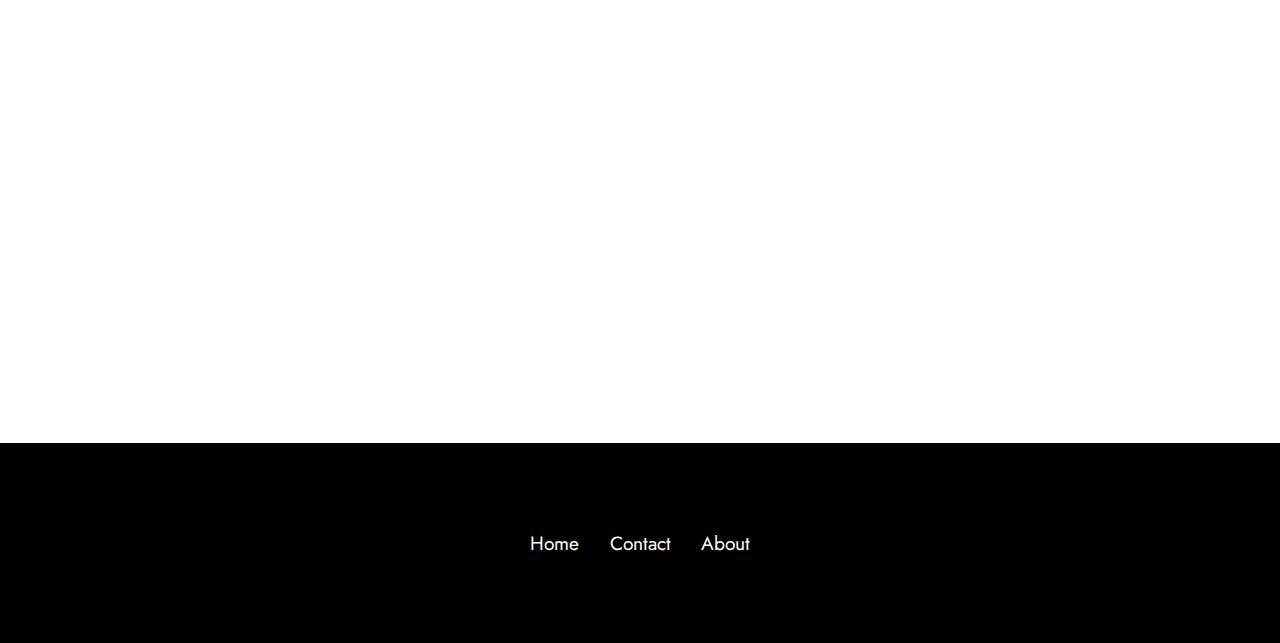
==== commit 4e37e424: "w3 validation" ====
--- a/index.html
+++ b/index.html
@@ -40,9 +40,11 @@
         </div>
         <h2 class="center-my-name">My name is Alyssa.</h2>
         <p class="center-blurb">I sometimes like to make digital content on my Instagram, Youtube & Tiktok. I also occasionally like to draw & make illustrations.</p>
-        <button class="center-btn">
+        <div class="center-btn">
           <a href="#instagram-container">see my work</a>
-        </button>
+        </div>
+        
+        
       </div>
     </section>
  
@@ -53,12 +55,12 @@
           <a href="https://instagram.com/loveaction/">see more</a>
         </div>
         <figure class="gallery">
-          <iframe class="instagram-gallery-item" src="https://www.instagram.com/p/CiFFxcUhfDC/embed" frameborder="0"></iframe>
-          <iframe class="instagram-gallery-item" src="https://www.instagram.com/p/CirlX_ih2Zj/embed" frameborder="0"></iframe>
-          <iframe class="instagram-gallery-item" src="https://www.instagram.com/p/CiZpgCqh8_z/embed" frameborder="0"></iframe>
-          <iframe class="instagram-gallery-item" src="https://www.instagram.com/p/CaOyDGeBr6f/embed" frameborder="0"></iframe>
-          <iframe class="instagram-gallery-item" src="https://www.instagram.com/p/ChHsbGcBdpx/embed" frameborder="0"></iframe>
-          <iframe class="instagram-gallery-item" src="https://www.instagram.com/p/CiSOtYuhlVb/embed" frameborder="0"></iframe>
+          <iframe class="instagram-gallery-item" src="https://www.instagram.com/p/CiFFxcUhfDC/embed"></iframe>
+          <iframe class="instagram-gallery-item" src="https://www.instagram.com/p/CirlX_ih2Zj/embed"></iframe>
+          <iframe class="instagram-gallery-item" src="https://www.instagram.com/p/CiZpgCqh8_z/embed"></iframe>
+          <iframe class="instagram-gallery-item" src="https://www.instagram.com/p/CaOyDGeBr6f/embed"></iframe>
+          <iframe class="instagram-gallery-item" src="https://www.instagram.com/p/ChHsbGcBdpx/embed"></iframe>
+          <iframe class="instagram-gallery-item" src="https://www.instagram.com/p/CiSOtYuhlVb/embed"></iframe>
 
         </figure>
       </section>
